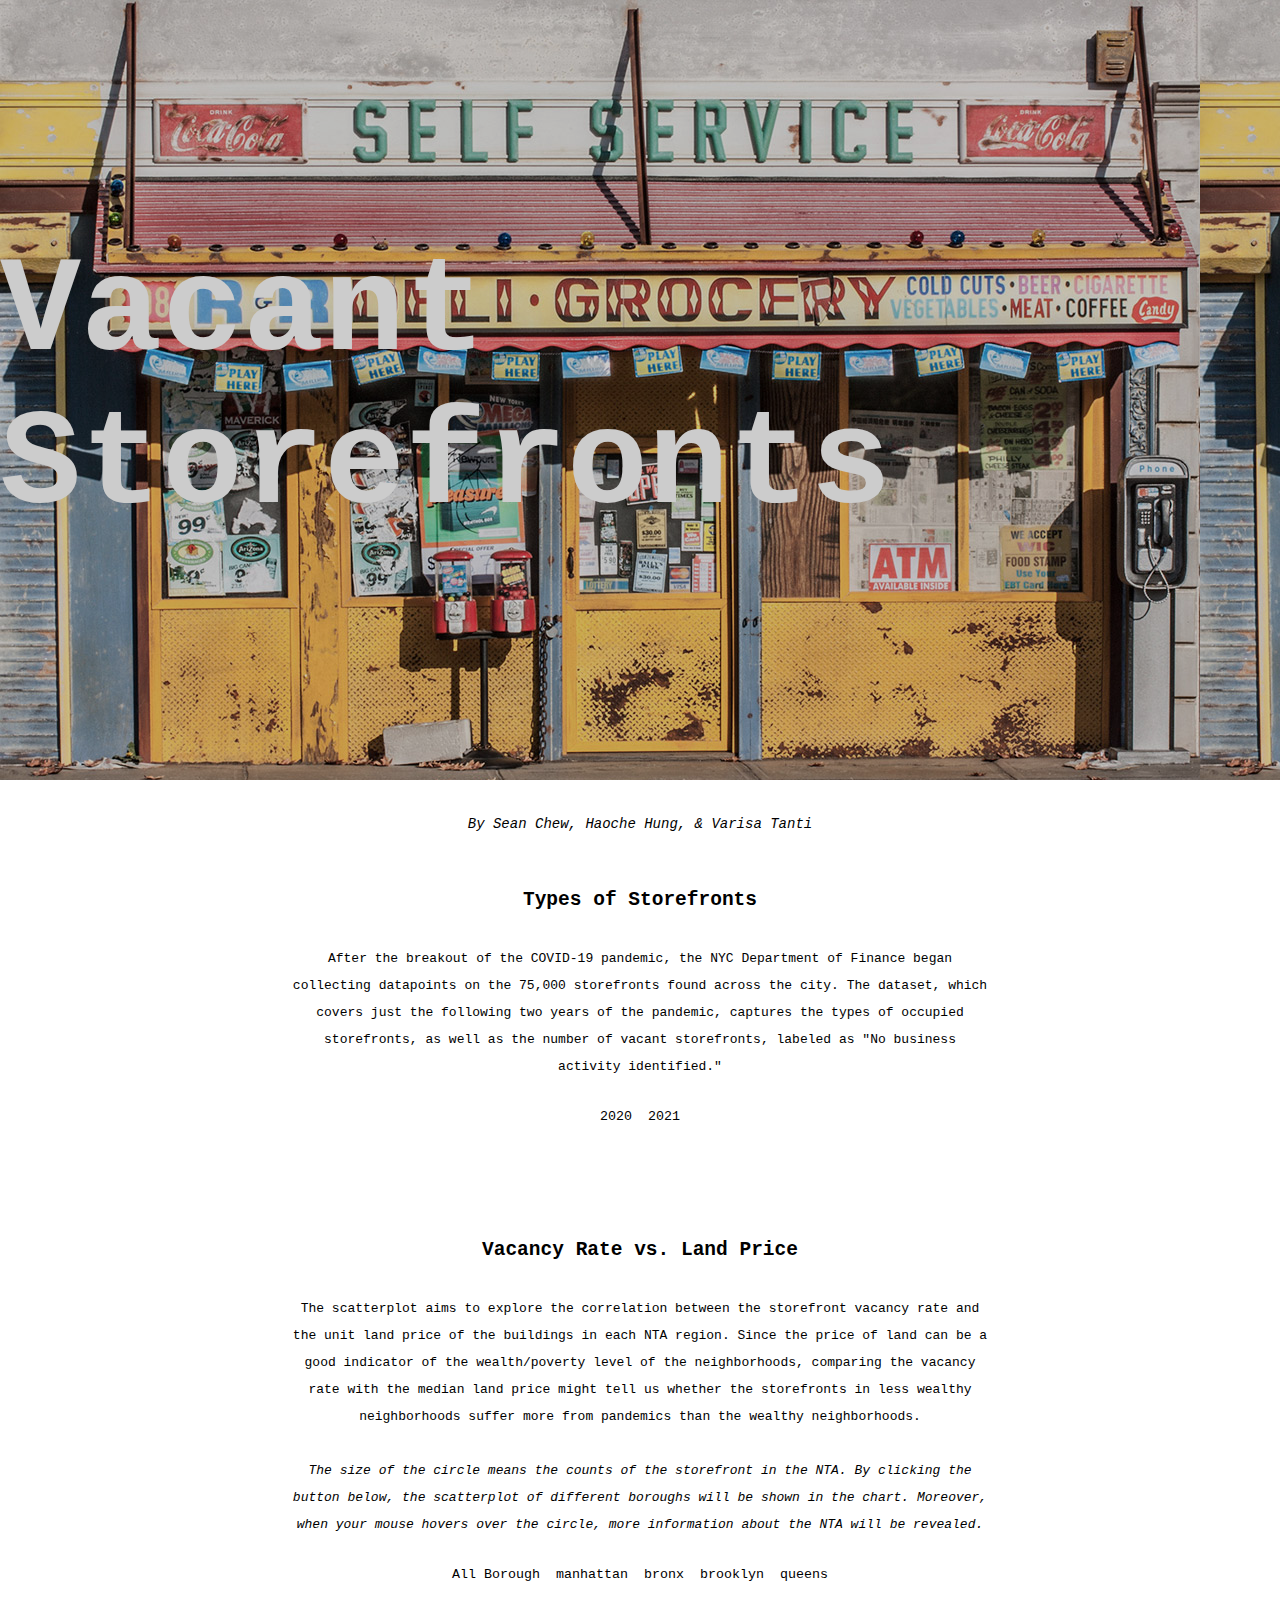
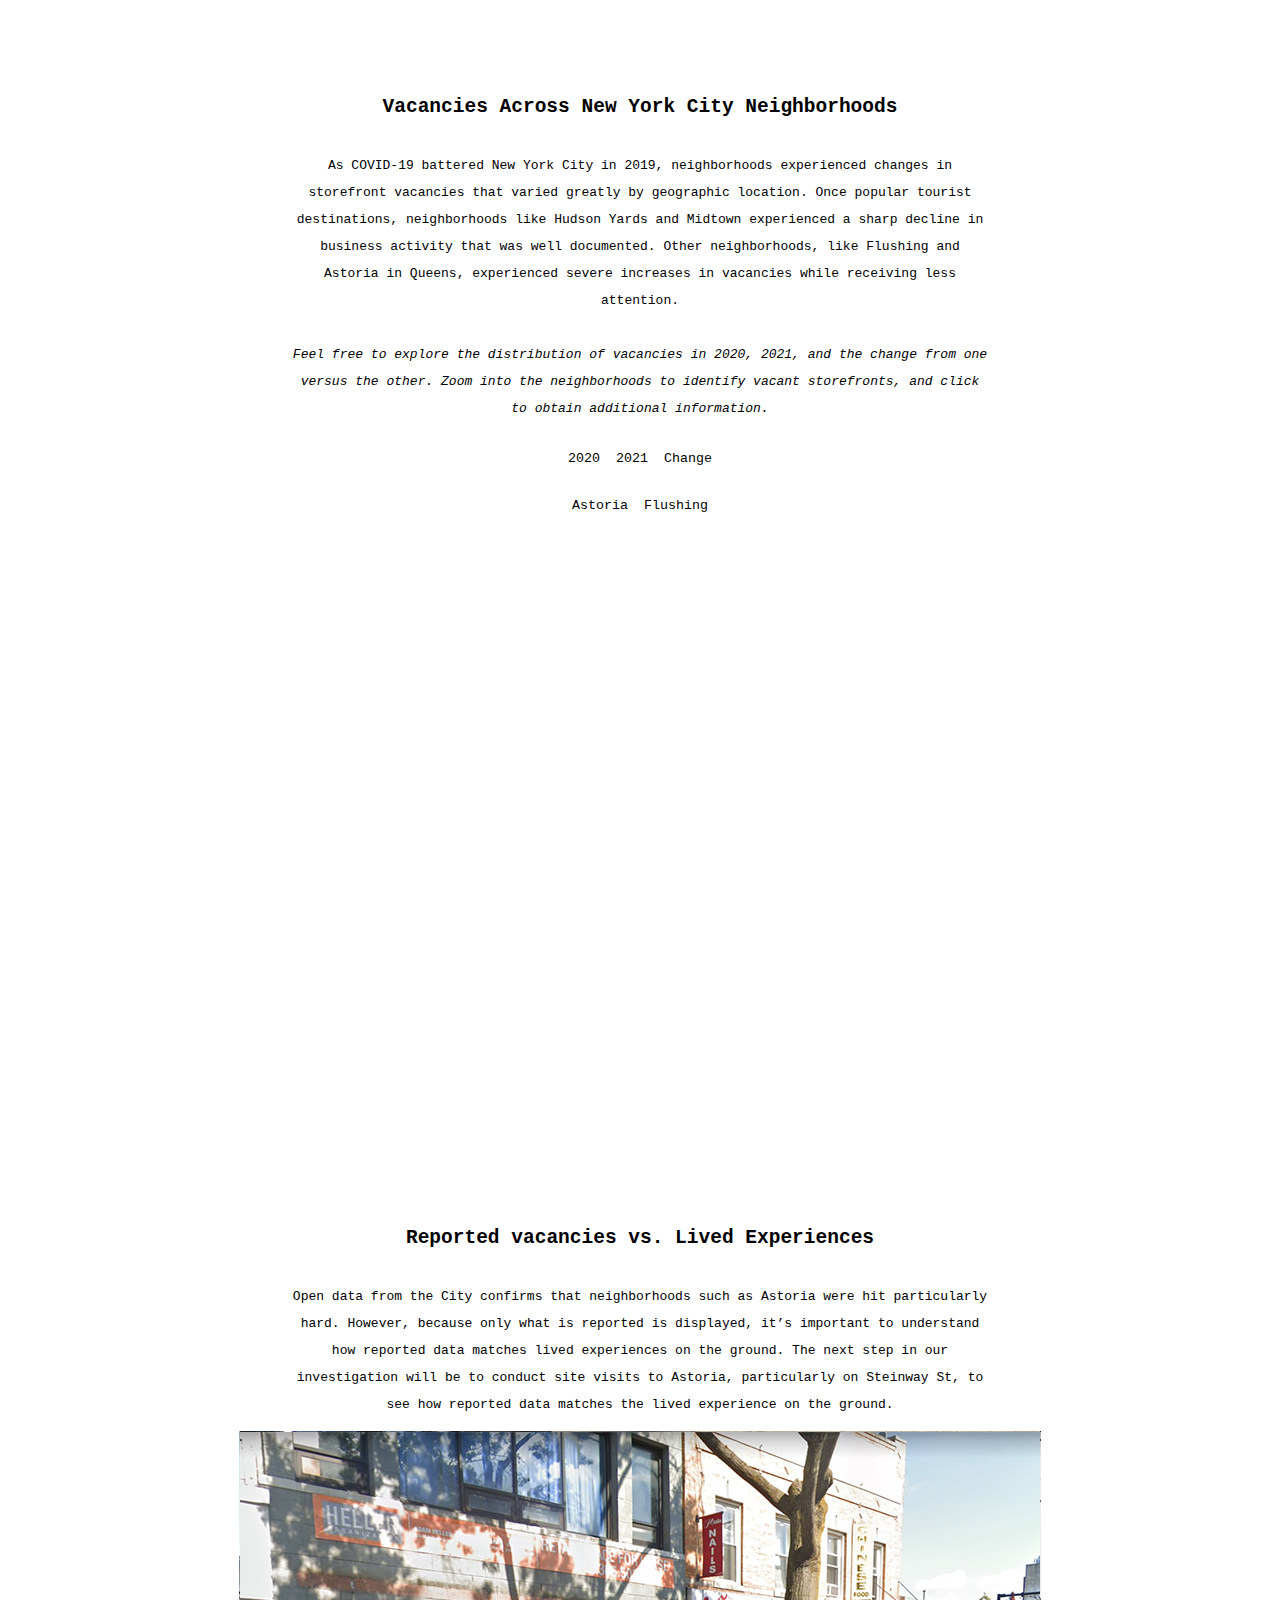
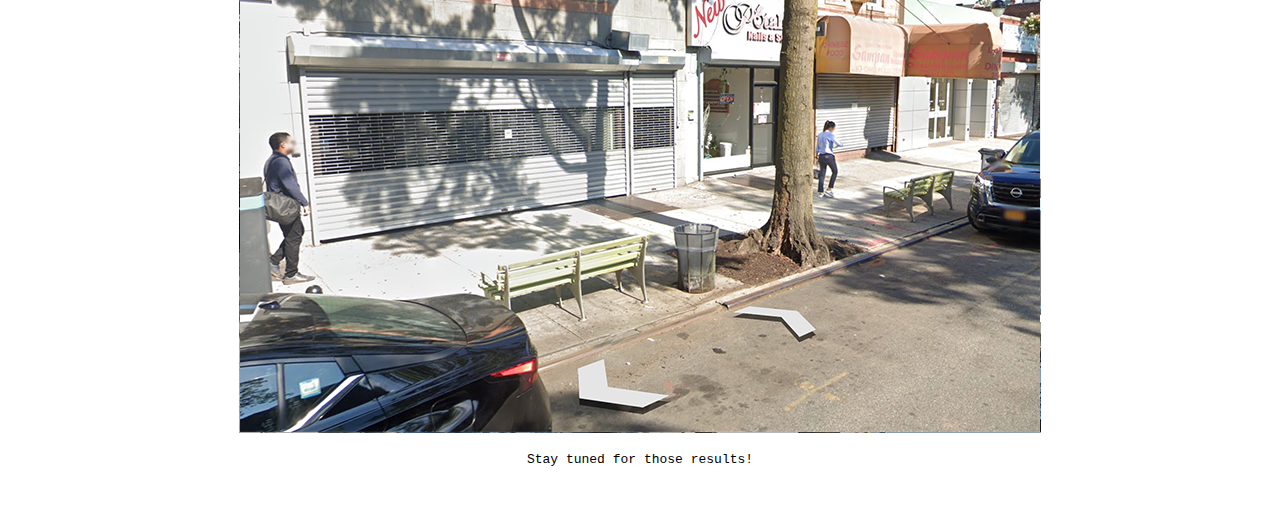
==== index.html @ 00378f2f "Update index.html" ====
<!DOCTYPE html>
<html lang="en">

<head>
	<meta charset="utf-8">
	<title>Vacant Storefronts</title>
	<!-- <script type="text/javascript" src="./d3.js"></script> -->
	<script src="https://d3js.org/d3.v7.min.js"></script>
	<link href="https://api.mapbox.com/mapbox-gl-js/v2.5.1/mapbox-gl.css" rel="stylesheet">
	<script src="https://api.mapbox.com/mapbox-gl-js/v2.5.1/mapbox-gl.js"></script>
	<link rel="stylesheet" href="./style.css">

</head>


<body>
	<div class="container">
		<section class="title-container">
			<div id="title">
				<h2>Vacant Storefronts</h2>
			</div>
			<!-- <div id="subhead">Subhead text subhead text subhead text subhead text subhead text.</div> -->
			<div class="mask">
			</div>
		</section>
		<section>
			<br><br>
		<div id="byline">By Sean Chew, Haoche Hung, & Varisa Tanti</div>
		</section>
		<section class="chart-container">
			<div class="chart-title">
				<h2>Types of Storefronts</h2>
			</div>
			<p>After the breakout of the COVID-19 pandemic, the NYC Department of Finance began collecting datapoints on the 75,000 storefronts found across the city. The dataset, which covers just the following two years of the pandemic, captures the types of occupied storefronts, as well as the number of vacant storefronts, labeled as "No business activity identified."</p>
			<div class="buttons">
				<button id="button2019" class="year-button" reporting_year="2019 and 2020">2020</button>
				<button id="button2020" class="year-button" reporting_year="2020 and 2021">2021</button>
				<!-- <button id="buttonChange" class="year-button" reporting_year="change">Change</button> -->
			</div>
			<div id="chart1"></div>
		</section>
		<section class="chart-container">
			<div class="chart-title">
				<h2>Vacancy Rate vs. Land Price</h2>
			</div>
			<p>The scatterplot aims to explore the correlation between the storefront vacancy rate and the unit land
				price of the buildings in each NTA region. Since the price of land can be a good indicator of the
				wealth/poverty level of the neighborhoods, comparing the vacancy rate with the median land price might
				tell us whether the storefronts in less wealthy neighborhoods suffer more from pandemics than the
				wealthy neighborhoods.<br><br>

				<i>The size of the circle means the counts of the storefront in the NTA. By clicking the button below,
				the scatterplot of different boroughs will be shown in the chart. Moreover, when your mouse hovers over
				the circle, more information about the NTA will be revealed. </i>
			</p>
			<div class="buttons">
				<button class="boro-btn" id="overall">All Borough</button>
				<button class="boro-btn" id="manhattan" data-index="1">manhattan</button>
				<button class="boro-btn" id="bronx" data-index="2">bronx</button>
				<button class="boro-btn" id="brooklyn" data-index="3">brooklyn</button>
				<button class="boro-btn" id="queens" data-index="4">queens</button>
			</div>
			<div id="scatterplot"></div>
		</section>

		<section class="chart-container">
			<div class="chart-title">
				<h2>Vacancies Across New York City Neighborhoods</h2>
			</div>
			<p>As COVID-19 battered New York City in 2019, neighborhoods experienced changes in storefront vacancies that varied greatly by geographic location. 
				Once popular tourist destinations, neighborhoods like Hudson Yards and Midtown experienced a sharp decline in business activity that was well documented. 
				Other neighborhoods, like Flushing and Astoria in Queens, experienced severe increases in vacancies while receiving less attention. <br><br>

				<i>Feel free to explore the distribution of vacancies in 2020, 2021, and the change from one versus the other. Zoom into the neighborhoods to 
					identify vacant storefronts, and click to obtain additional information.</i></p>
			<div class="buttons">
				<button class="year_button" id="yr2020">2020</button>
				<button class="year_button" id="yr2021">2021</button>
				<button class="year_button" id="yrChange">Change</button>
			</div>

			<div class="buttons">
				<button class="neighbor_button" id="astoria">Astoria</button>
				<button class="neighbor_button" id="flushing">Flushing</button>
			</div>

			<div id="map"></div>

		</section>
		<section class="chart-container">
			<div class="chart-title">
				<h2>Reported vacancies vs. Lived Experiences</h2>
			</div>
			<p>Open data from the City confirms that neighborhoods such as Astoria were hit particularly hard. However, because only what is reported is displayed, 
				it’s important to understand how reported data matches lived experiences on the ground. The next step in our investigation will be to conduct site visits 
				to Astoria, particularly on Steinway St, to see how reported data matches the lived experience on the ground.</p>
			<div id="img"></div>
			<p>Stay tuned for those results!</p>
		</section>
	</div>
	<script type="text/javascript" src="mapboxmap.js"></script>
	<script type="text/javascript" src="barchart_count.js"></script>
	<script type="text/javascript" src="scatterplot.js"></script>



	<script>
		Promise.all([d3.csv("data/storefronts_count_yr.csv"), d3.csv("data/storefront_MapPluto_NTA.csv"), d3.csv("data/time_scale_data.csv")])
			.then(function (data) {
				scatterPlot(data[1])
				barChart_count(data[0])

			})
	</script>


</body>

</html>
---- style.css ----
body {
    margin: 0;
    padding: 0;
}

.container {
    display: flex;
    flex-direction: column;
    justify-content: center;
    align-items: center;
}

.title-container {
    position: relative;
    display: flex;
    flex-direction: column;
    justify-content: center;
    align-items: center;
    width: 100vw;
    height: 780px;
    background-image: url(./cover.jpg);
    color: white;
}

.mask {
    position: absolute;
    height: 100%;
    width: 100%;
    background-color: black;
    opacity: 20%;
}

#title {
    font-weight: 600;
    font-size: 90px;
    font-family:  monospace;
}

#byline {
    font-style: italic;
    font-weight: 300;
    font-size: 14px;
    color: black;
    font-family: monospace;
}

#img {
    border: 1px solid transparent;
    width: 100%;
    background-image: url(./Astoria_Vacancy2.png);
    width: 800px;
    height: 600px;
    object-fit: contain;
}

.chart-container {
    border: 1px solid transparent;
    display: flex;
    flex-direction: column;
    justify-content: center;
    align-items: center;
    padding: 40px 0;
    width: 100%;
}

.chart-container p {
    width: 700px;
    text-align: center;
    line-height: 27px;   /* within paragraph */
    /* padding-bottom:15px */
    /* margin-bottom: 30px; between paragraphs */
    font-family: monospace;
}


.chart-title {
    margin-bottom: 5px;
    font-family: monospace;

}

#year-button {
    display: flex;
    gap: 20px;
    font-family: monospace;
}
#year-button:focus{
    background:#F5B84E;
}



button {
    margin: 15px 0;
    border: none;
    background-color: white;
    cursor: pointer;
    font-family: monospace;
}
button:focus{
    background:#F5B84E;
    opacity: 0.8;
}

#map {
    width: 800px;
    height: 600px
}


.tooltip{
    position: absolute;
    padding: 10px;
    background-color: rgba(67, 67, 67, 0.975);
    color: white;
    visibility: hidden;
    border-radius: 10px;
    font-size: 0.8rem;
    font-family: monospace;
}
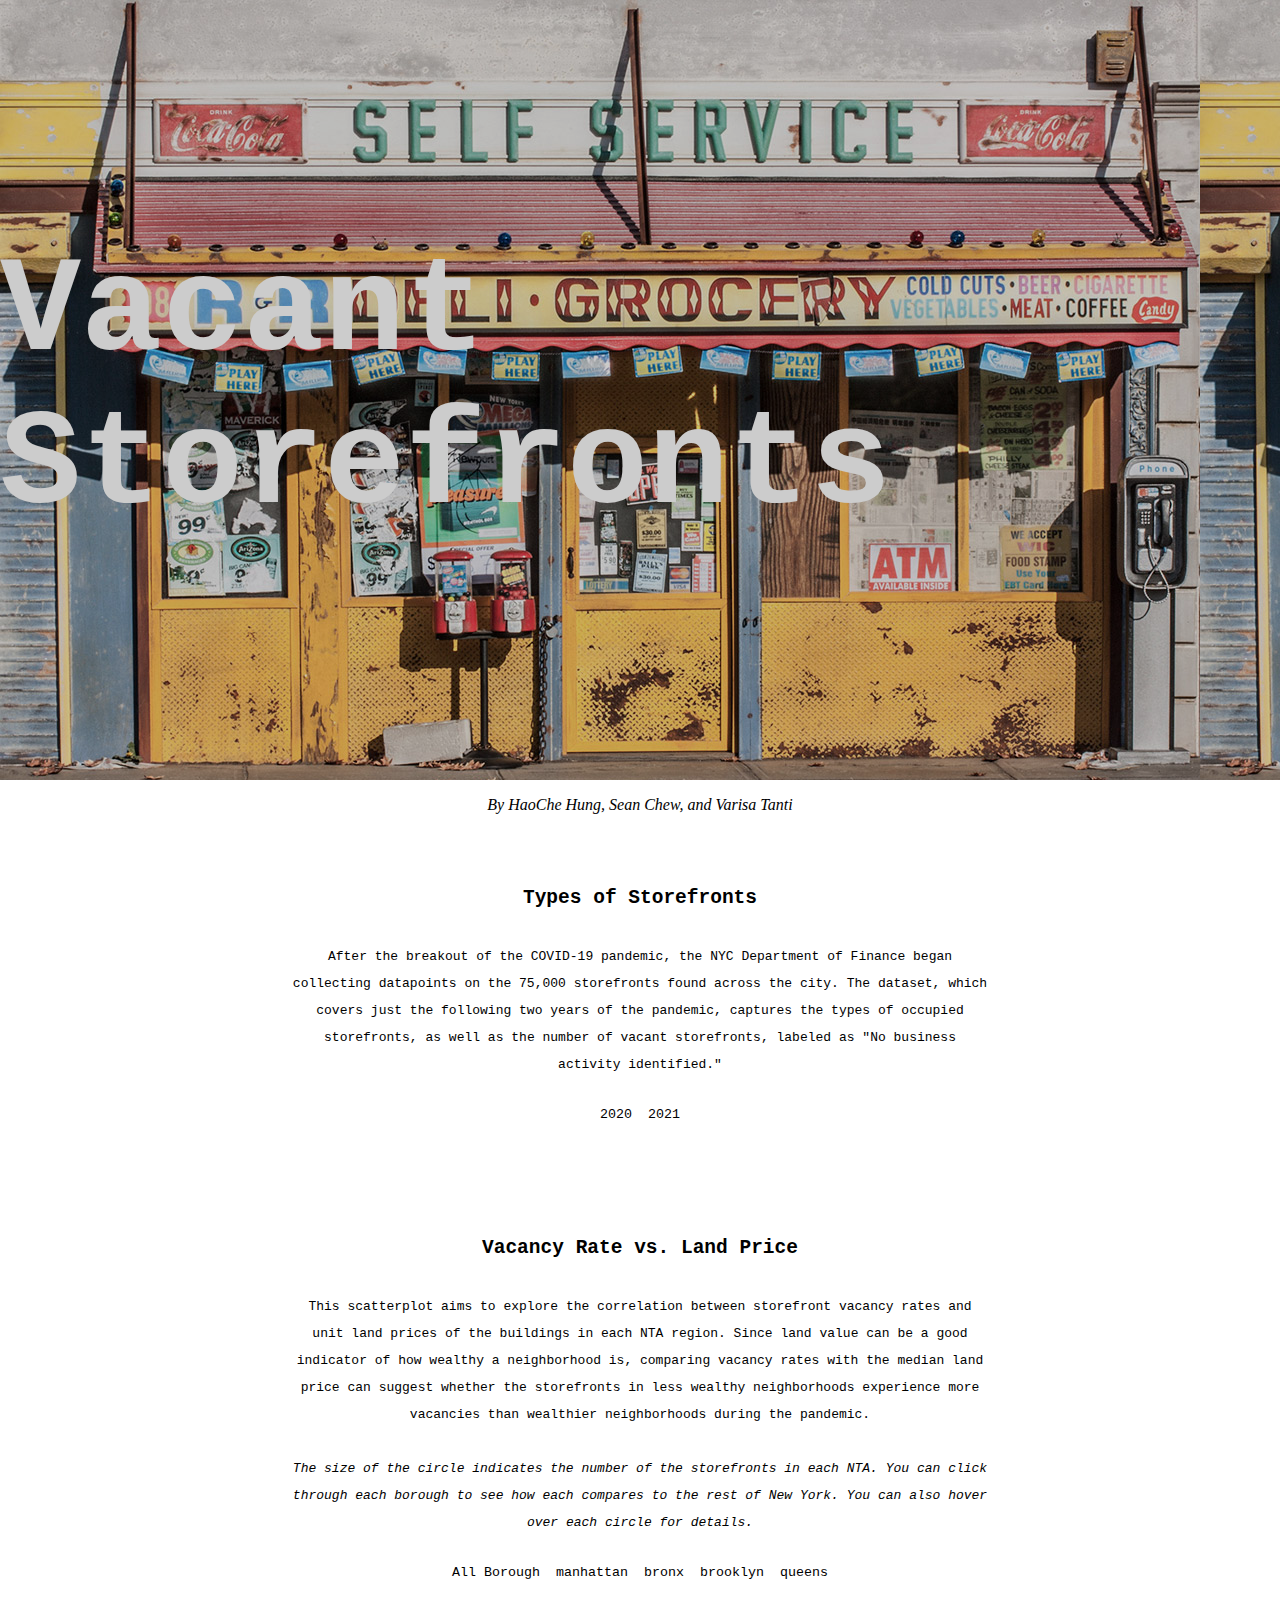
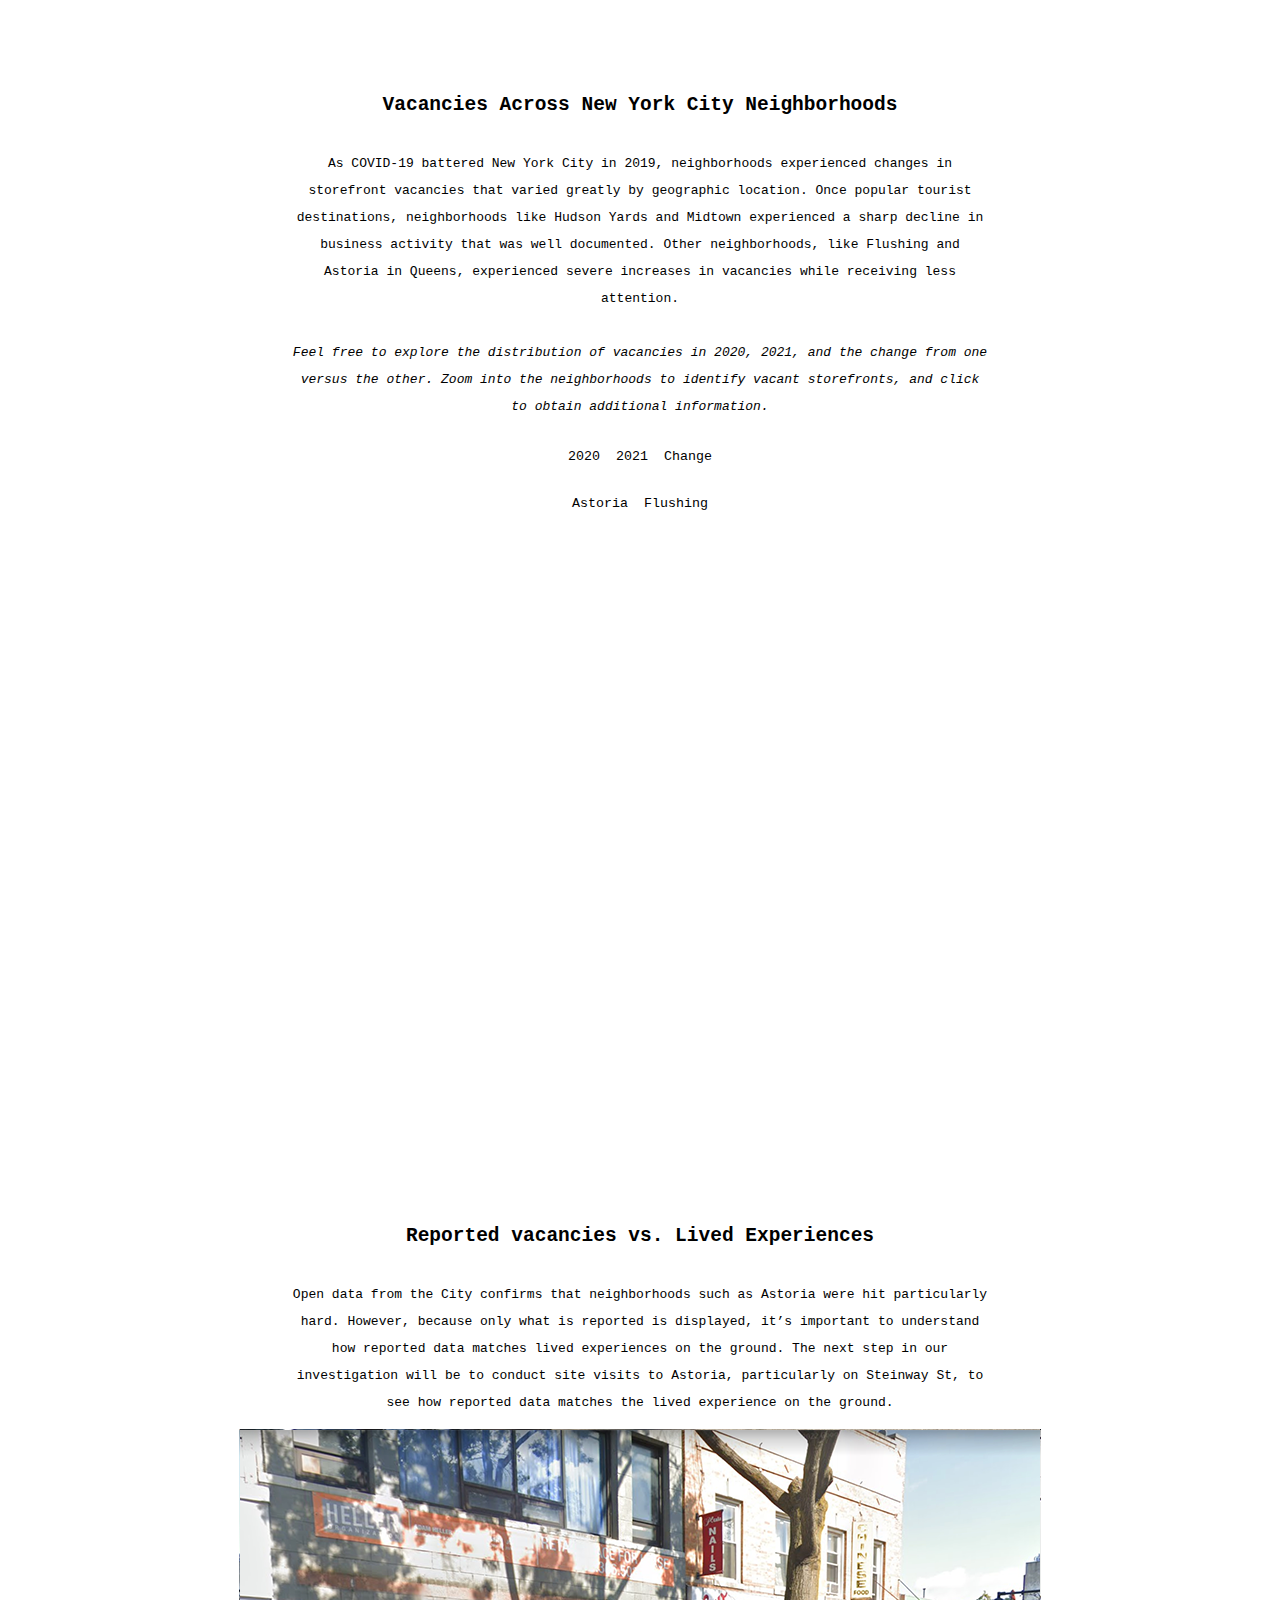
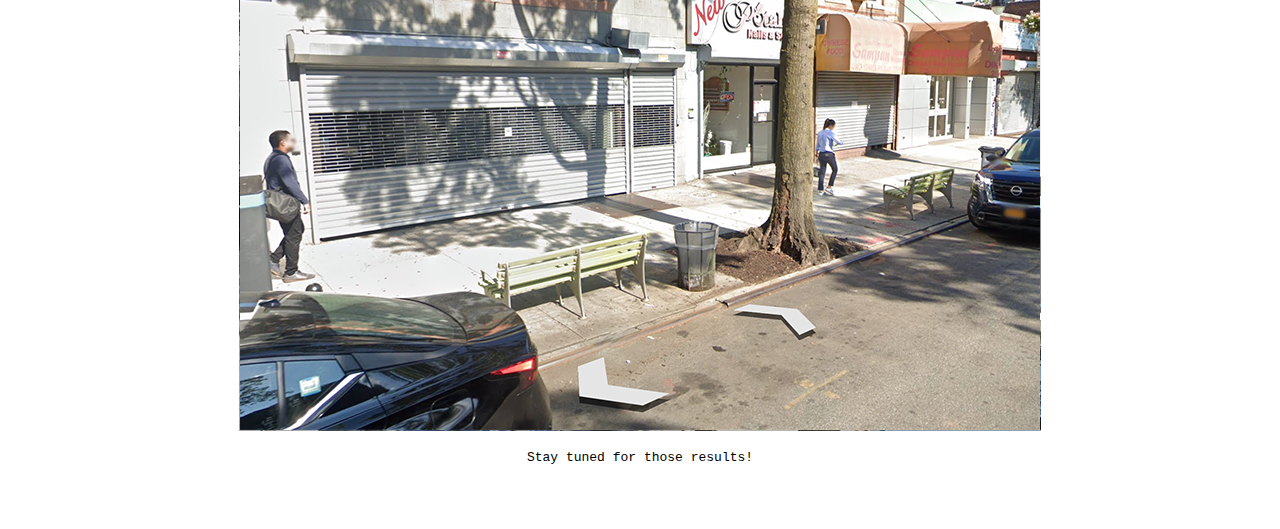
==== commit 58ec4699: "new text for scatterplot" ====
--- a/index.html
+++ b/index.html
@@ -19,19 +19,23 @@
 			<div id="title">
 				<h2>Vacant Storefronts</h2>
 			</div>
+			<!-- <div id="byline">By Sean Chew, Haoche Hung, & Varisa Tanti</div> -->
 			<!-- <div id="subhead">Subhead text subhead text subhead text subhead text subhead text.</div> -->
 			<div class="mask">
 			</div>
 		</section>
 		<section>
-			<br><br>
-		<div id="byline">By Sean Chew, Haoche Hung, & Varisa Tanti</div>
+			<p><i>By HaoChe Hung, Sean Chew, and Varisa Tanti </i>
+			</p>
 		</section>
 		<section class="chart-container">
 			<div class="chart-title">
 				<h2>Types of Storefronts</h2>
 			</div>
-			<p>After the breakout of the COVID-19 pandemic, the NYC Department of Finance began collecting datapoints on the 75,000 storefronts found across the city. The dataset, which covers just the following two years of the pandemic, captures the types of occupied storefronts, as well as the number of vacant storefronts, labeled as "No business activity identified."</p>
+			<p>After the breakout of the COVID-19 pandemic, the NYC Department of Finance began collecting datapoints on
+				the 75,000 storefronts found across the city. The dataset, which covers just the following two years of
+				the pandemic, captures the types of occupied storefronts, as well as the number of vacant storefronts,
+				labeled as "No business activity identified."</p>
 			<div class="buttons">
 				<button id="button2019" class="year-button" reporting_year="2019 and 2020">2020</button>
 				<button id="button2020" class="year-button" reporting_year="2020 and 2021">2021</button>
@@ -43,15 +47,15 @@
 			<div class="chart-title">
 				<h2>Vacancy Rate vs. Land Price</h2>
 			</div>
-			<p>The scatterplot aims to explore the correlation between the storefront vacancy rate and the unit land
-				price of the buildings in each NTA region. Since the price of land can be a good indicator of the
-				wealth/poverty level of the neighborhoods, comparing the vacancy rate with the median land price might
-				tell us whether the storefronts in less wealthy neighborhoods suffer more from pandemics than the
-				wealthy neighborhoods.<br><br>
+			<p>This scatterplot aims to explore the correlation between storefront vacancy rates and unit land
+				prices of the buildings in each NTA region. Since land value can be a good indicator of how wealthy a
+				neighborhood is, comparing vacancy rates with the median land price can suggest whether the storefronts
+				in less wealthy neighborhoods experience more vacancies than
+				wealthier neighborhoods during the pandemic. <br><br>
 
-				<i>The size of the circle means the counts of the storefront in the NTA. By clicking the button below,
-				the scatterplot of different boroughs will be shown in the chart. Moreover, when your mouse hovers over
-				the circle, more information about the NTA will be revealed. </i>
+				<i>The size of the circle indicates the number of the storefronts in each NTA. You can click through
+					each borough to see how each compares to the rest of New York. You can also hover over each circle
+					for details. </i>
 			</p>
 			<div class="buttons">
 				<button class="boro-btn" id="overall">All Borough</button>
@@ -67,12 +71,17 @@
 			<div class="chart-title">
 				<h2>Vacancies Across New York City Neighborhoods</h2>
 			</div>
-			<p>As COVID-19 battered New York City in 2019, neighborhoods experienced changes in storefront vacancies that varied greatly by geographic location. 
-				Once popular tourist destinations, neighborhoods like Hudson Yards and Midtown experienced a sharp decline in business activity that was well documented. 
-				Other neighborhoods, like Flushing and Astoria in Queens, experienced severe increases in vacancies while receiving less attention. <br><br>
+			<p>As COVID-19 battered New York City in 2019, neighborhoods experienced changes in storefront vacancies
+				that varied greatly by geographic location.
+				Once popular tourist destinations, neighborhoods like Hudson Yards and Midtown experienced a sharp
+				decline in business activity that was well documented.
+				Other neighborhoods, like Flushing and Astoria in Queens, experienced severe increases in vacancies
+				while receiving less attention. <br><br>
 
-				<i>Feel free to explore the distribution of vacancies in 2020, 2021, and the change from one versus the other. Zoom into the neighborhoods to 
-					identify vacant storefronts, and click to obtain additional information.</i></p>
+				<i>Feel free to explore the distribution of vacancies in 2020, 2021, and the change from one versus the
+					other. Zoom into the neighborhoods to
+					identify vacant storefronts, and click to obtain additional information.</i>
+			</p>
 			<div class="buttons">
 				<button class="year_button" id="yr2020">2020</button>
 				<button class="year_button" id="yr2021">2021</button>
@@ -91,9 +100,12 @@
 			<div class="chart-title">
 				<h2>Reported vacancies vs. Lived Experiences</h2>
 			</div>
-			<p>Open data from the City confirms that neighborhoods such as Astoria were hit particularly hard. However, because only what is reported is displayed, 
-				it’s important to understand how reported data matches lived experiences on the ground. The next step in our investigation will be to conduct site visits 
-				to Astoria, particularly on Steinway St, to see how reported data matches the lived experience on the ground.</p>
+			<p>Open data from the City confirms that neighborhoods such as Astoria were hit particularly hard. However,
+				because only what is reported is displayed,
+				it’s important to understand how reported data matches lived experiences on the ground. The next step in
+				our investigation will be to conduct site visits
+				to Astoria, particularly on Steinway St, to see how reported data matches the lived experience on the
+				ground.</p>
 			<div id="img"></div>
 			<p>Stay tuned for those results!</p>
 		</section>
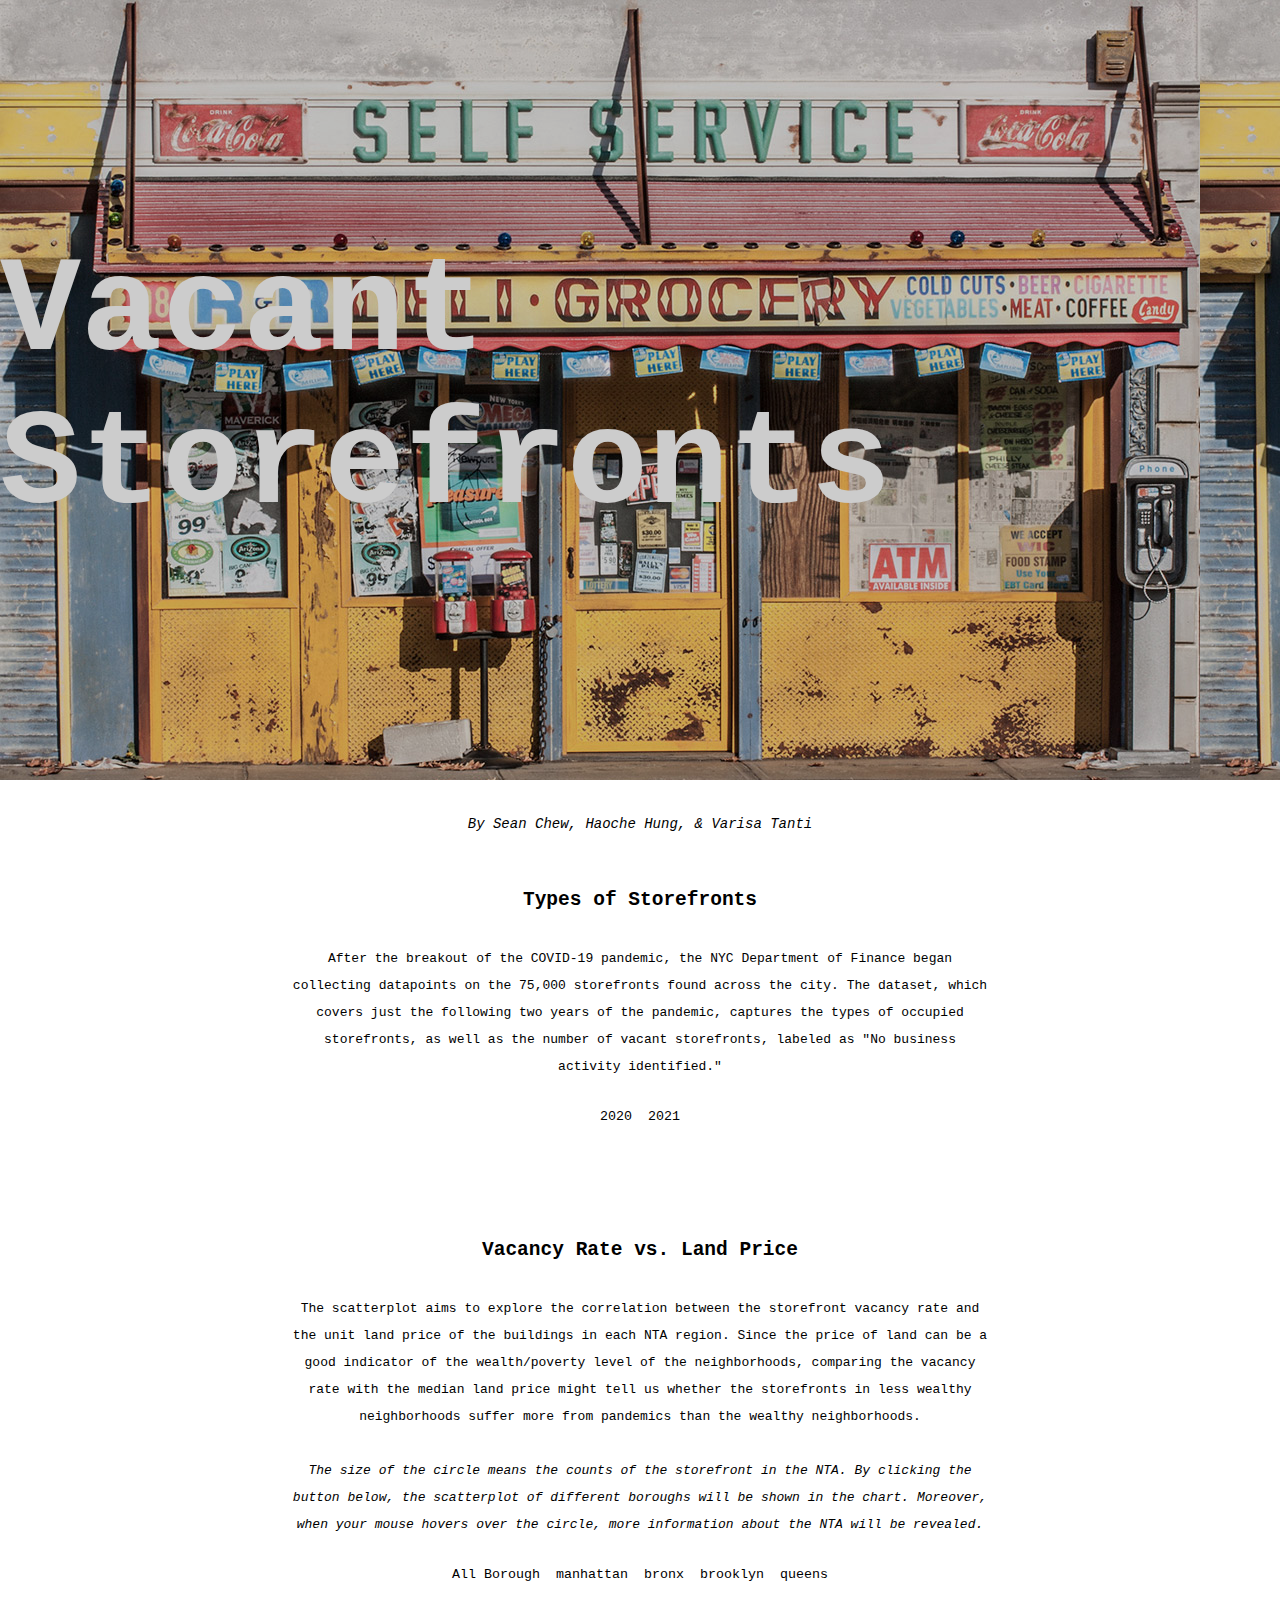
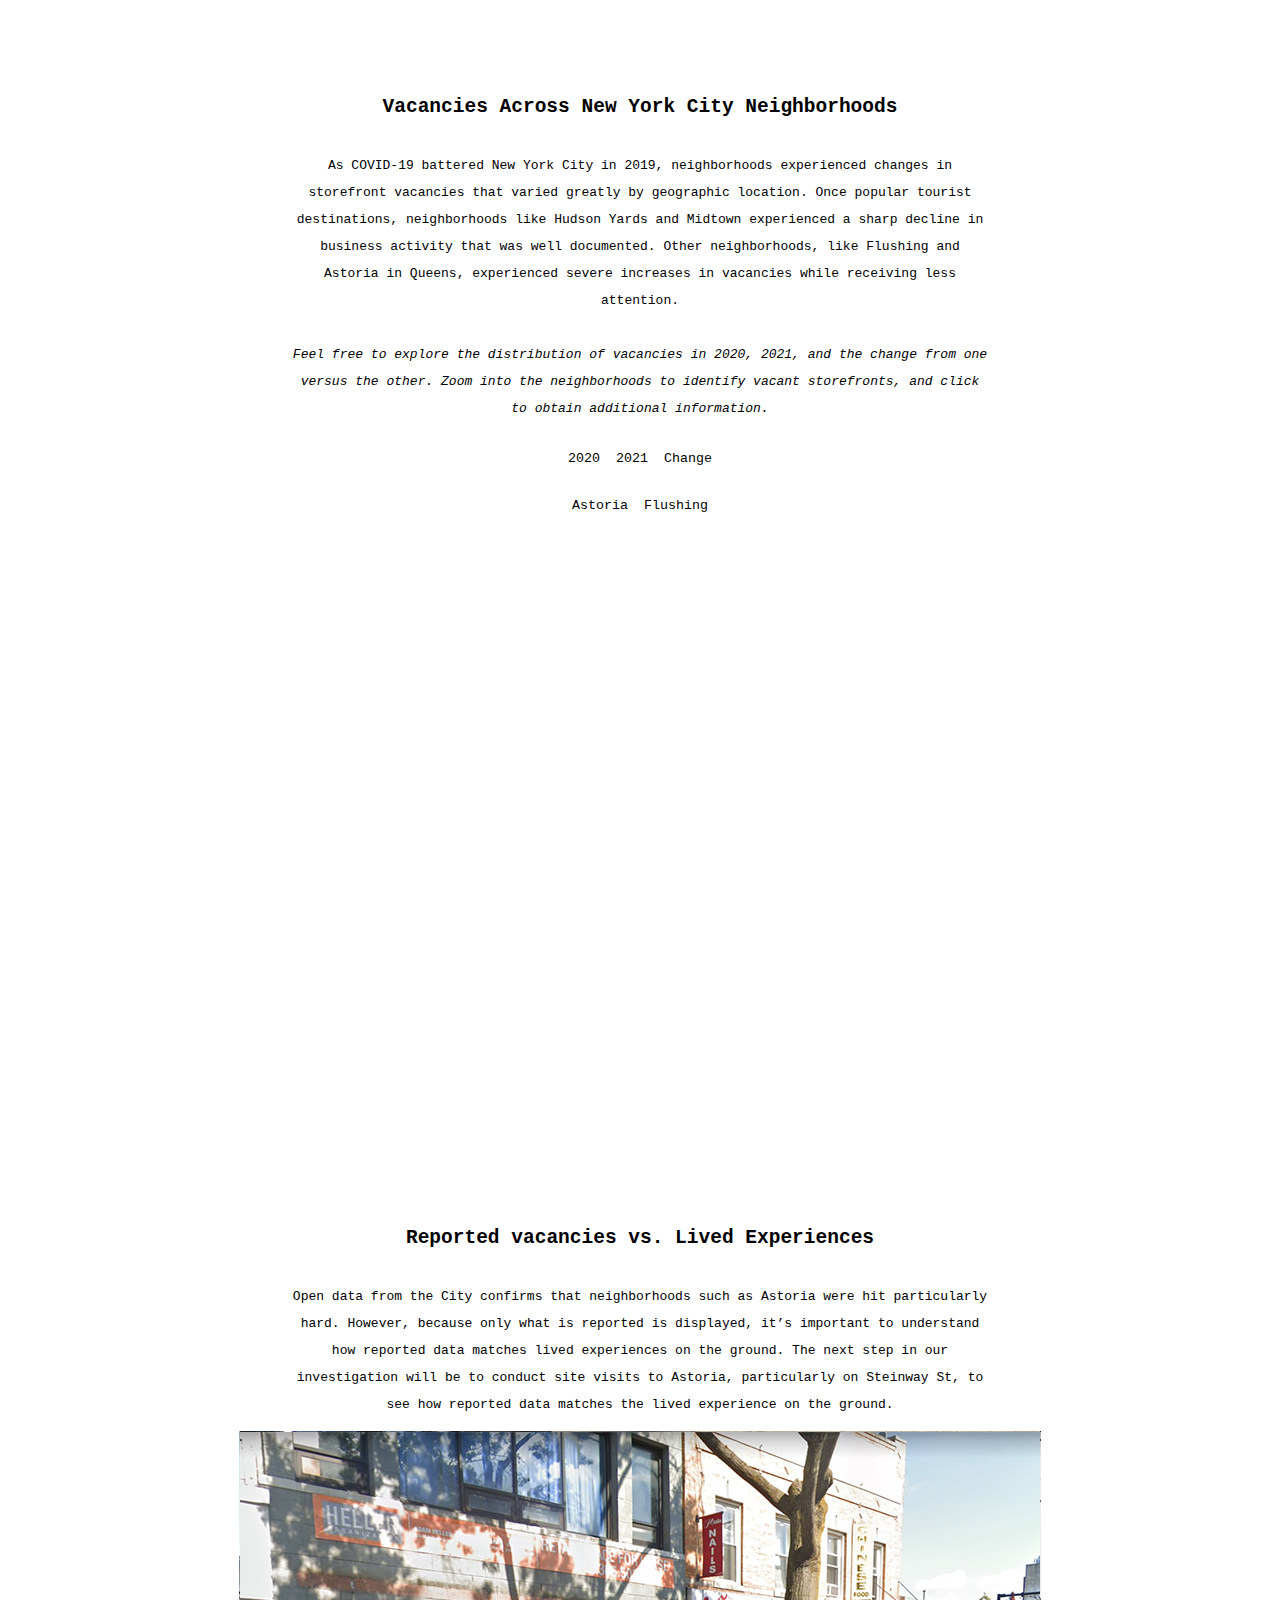
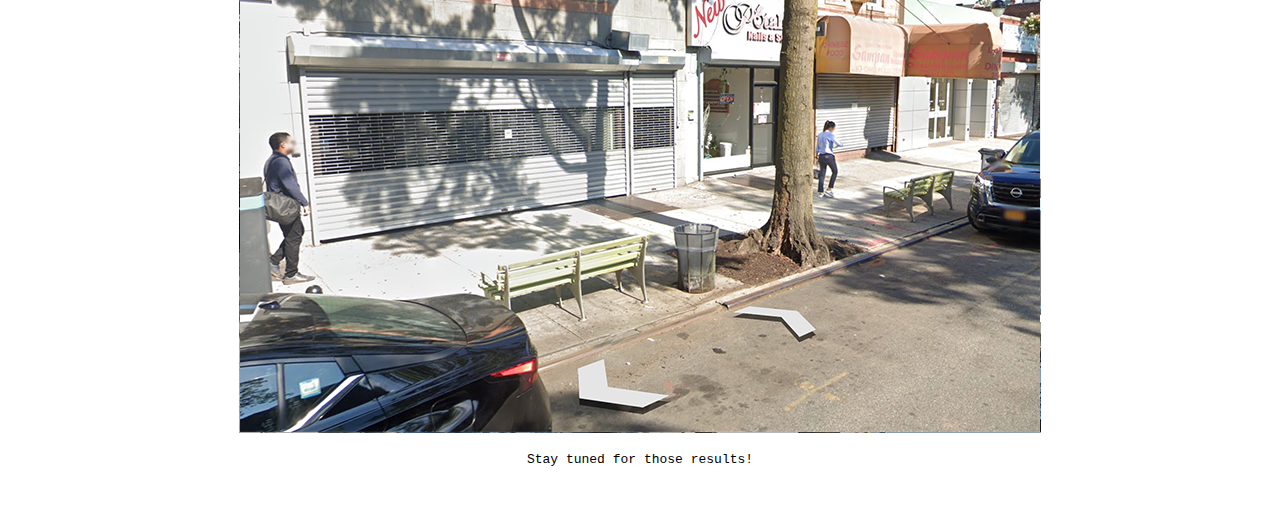
==== commit ea323e19: "Merge branch 'main' of https://github.com/sean-chew/data_viz" ====
--- a/index.html
+++ b/index.html
@@ -19,23 +19,19 @@
 			<div id="title">
 				<h2>Vacant Storefronts</h2>
 			</div>
-			<!-- <div id="byline">By Sean Chew, Haoche Hung, & Varisa Tanti</div> -->
 			<!-- <div id="subhead">Subhead text subhead text subhead text subhead text subhead text.</div> -->
 			<div class="mask">
 			</div>
 		</section>
 		<section>
-			<p><i>By HaoChe Hung, Sean Chew, and Varisa Tanti </i>
-			</p>
+			<br><br>
+		<div id="byline">By Sean Chew, Haoche Hung, & Varisa Tanti</div>
 		</section>
 		<section class="chart-container">
 			<div class="chart-title">
 				<h2>Types of Storefronts</h2>
 			</div>
-			<p>After the breakout of the COVID-19 pandemic, the NYC Department of Finance began collecting datapoints on
-				the 75,000 storefronts found across the city. The dataset, which covers just the following two years of
-				the pandemic, captures the types of occupied storefronts, as well as the number of vacant storefronts,
-				labeled as "No business activity identified."</p>
+			<p>After the breakout of the COVID-19 pandemic, the NYC Department of Finance began collecting datapoints on the 75,000 storefronts found across the city. The dataset, which covers just the following two years of the pandemic, captures the types of occupied storefronts, as well as the number of vacant storefronts, labeled as "No business activity identified."</p>
 			<div class="buttons">
 				<button id="button2019" class="year-button" reporting_year="2019 and 2020">2020</button>
 				<button id="button2020" class="year-button" reporting_year="2020 and 2021">2021</button>
@@ -47,15 +43,15 @@
 			<div class="chart-title">
 				<h2>Vacancy Rate vs. Land Price</h2>
 			</div>
-			<p>This scatterplot aims to explore the correlation between storefront vacancy rates and unit land
-				prices of the buildings in each NTA region. Since land value can be a good indicator of how wealthy a
-				neighborhood is, comparing vacancy rates with the median land price can suggest whether the storefronts
-				in less wealthy neighborhoods experience more vacancies than
-				wealthier neighborhoods during the pandemic. <br><br>
+			<p>The scatterplot aims to explore the correlation between the storefront vacancy rate and the unit land
+				price of the buildings in each NTA region. Since the price of land can be a good indicator of the
+				wealth/poverty level of the neighborhoods, comparing the vacancy rate with the median land price might
+				tell us whether the storefronts in less wealthy neighborhoods suffer more from pandemics than the
+				wealthy neighborhoods.<br><br>
 
-				<i>The size of the circle indicates the number of the storefronts in each NTA. You can click through
-					each borough to see how each compares to the rest of New York. You can also hover over each circle
-					for details. </i>
+				<i>The size of the circle means the counts of the storefront in the NTA. By clicking the button below,
+				the scatterplot of different boroughs will be shown in the chart. Moreover, when your mouse hovers over
+				the circle, more information about the NTA will be revealed. </i>
 			</p>
 			<div class="buttons">
 				<button class="boro-btn" id="overall">All Borough</button>
@@ -71,17 +67,12 @@
 			<div class="chart-title">
 				<h2>Vacancies Across New York City Neighborhoods</h2>
 			</div>
-			<p>As COVID-19 battered New York City in 2019, neighborhoods experienced changes in storefront vacancies
-				that varied greatly by geographic location.
-				Once popular tourist destinations, neighborhoods like Hudson Yards and Midtown experienced a sharp
-				decline in business activity that was well documented.
-				Other neighborhoods, like Flushing and Astoria in Queens, experienced severe increases in vacancies
-				while receiving less attention. <br><br>
+			<p>As COVID-19 battered New York City in 2019, neighborhoods experienced changes in storefront vacancies that varied greatly by geographic location. 
+				Once popular tourist destinations, neighborhoods like Hudson Yards and Midtown experienced a sharp decline in business activity that was well documented. 
+				Other neighborhoods, like Flushing and Astoria in Queens, experienced severe increases in vacancies while receiving less attention. <br><br>
 
-				<i>Feel free to explore the distribution of vacancies in 2020, 2021, and the change from one versus the
-					other. Zoom into the neighborhoods to
-					identify vacant storefronts, and click to obtain additional information.</i>
-			</p>
+				<i>Feel free to explore the distribution of vacancies in 2020, 2021, and the change from one versus the other. Zoom into the neighborhoods to 
+					identify vacant storefronts, and click to obtain additional information.</i></p>
 			<div class="buttons">
 				<button class="year_button" id="yr2020">2020</button>
 				<button class="year_button" id="yr2021">2021</button>
@@ -100,12 +91,9 @@
 			<div class="chart-title">
 				<h2>Reported vacancies vs. Lived Experiences</h2>
 			</div>
-			<p>Open data from the City confirms that neighborhoods such as Astoria were hit particularly hard. However,
-				because only what is reported is displayed,
-				it’s important to understand how reported data matches lived experiences on the ground. The next step in
-				our investigation will be to conduct site visits
-				to Astoria, particularly on Steinway St, to see how reported data matches the lived experience on the
-				ground.</p>
+			<p>Open data from the City confirms that neighborhoods such as Astoria were hit particularly hard. However, because only what is reported is displayed, 
+				it’s important to understand how reported data matches lived experiences on the ground. The next step in our investigation will be to conduct site visits 
+				to Astoria, particularly on Steinway St, to see how reported data matches the lived experience on the ground.</p>
 			<div id="img"></div>
 			<p>Stay tuned for those results!</p>
 		</section>
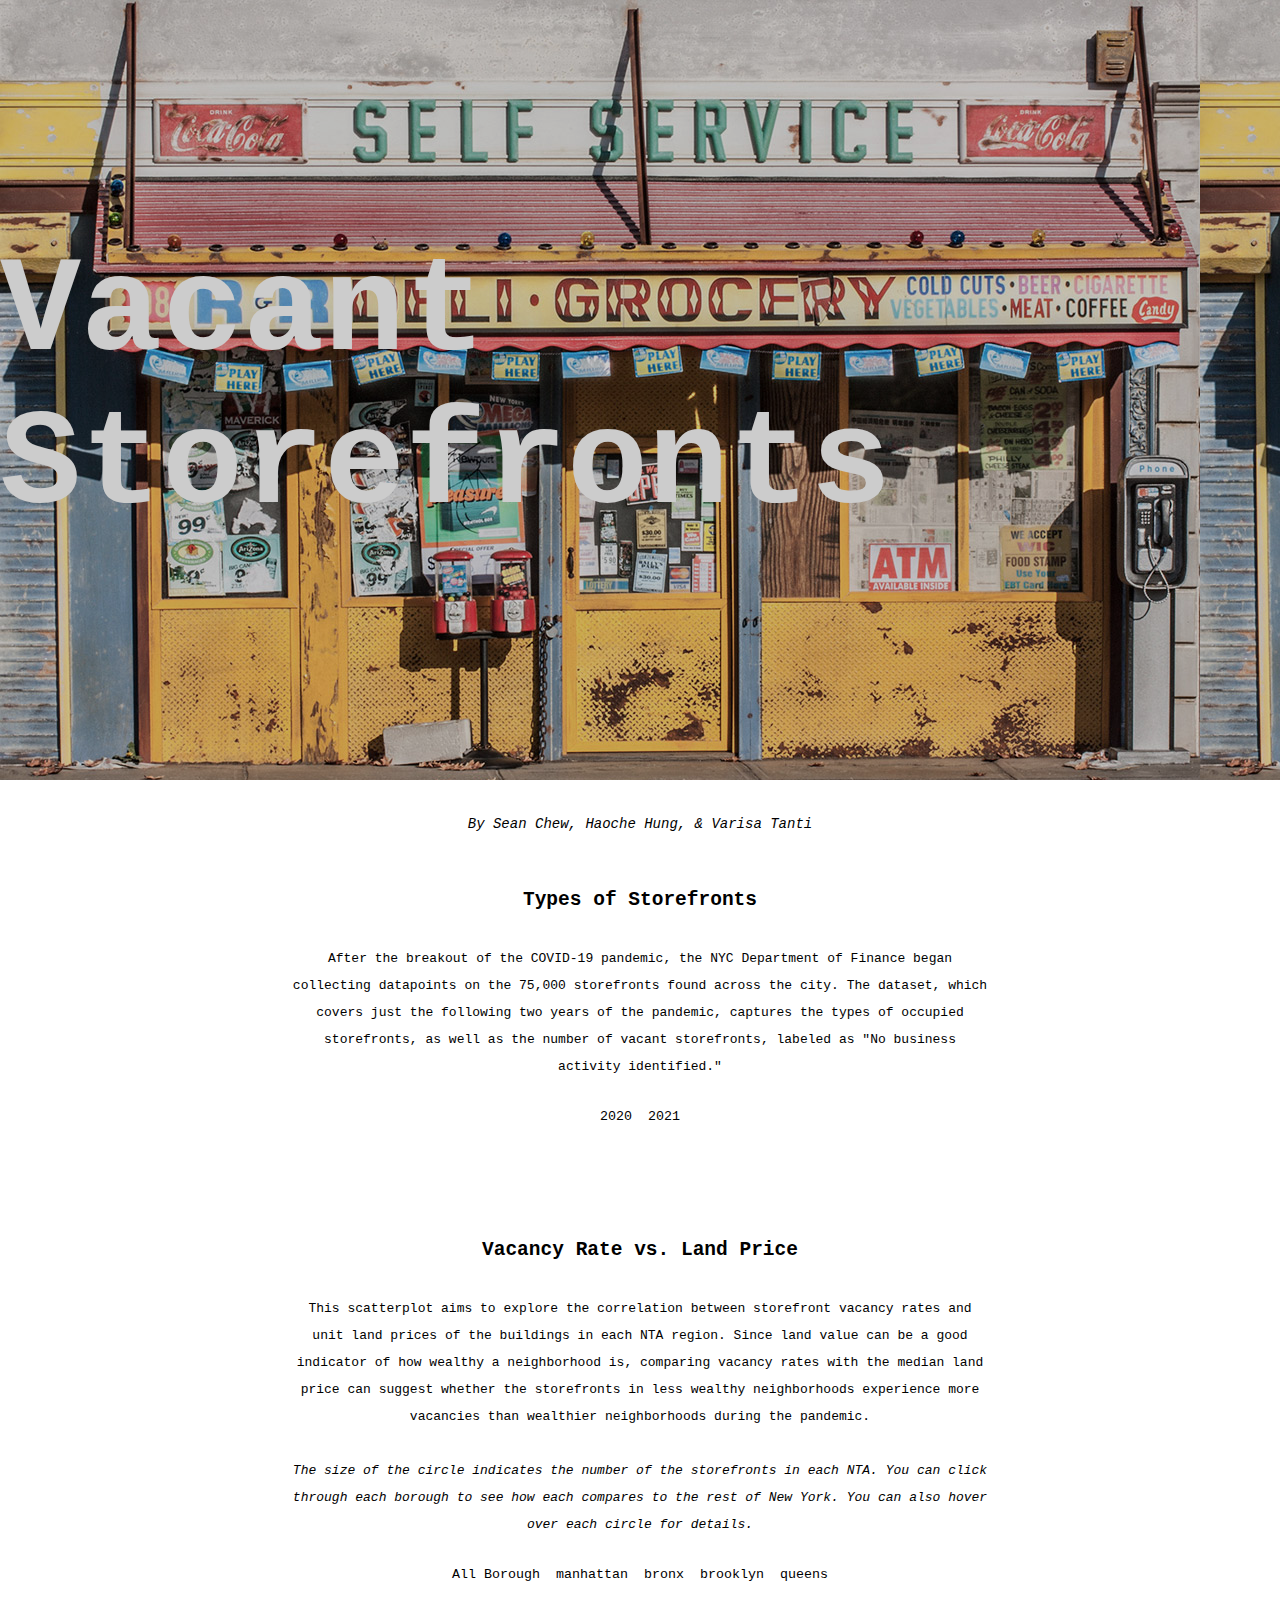
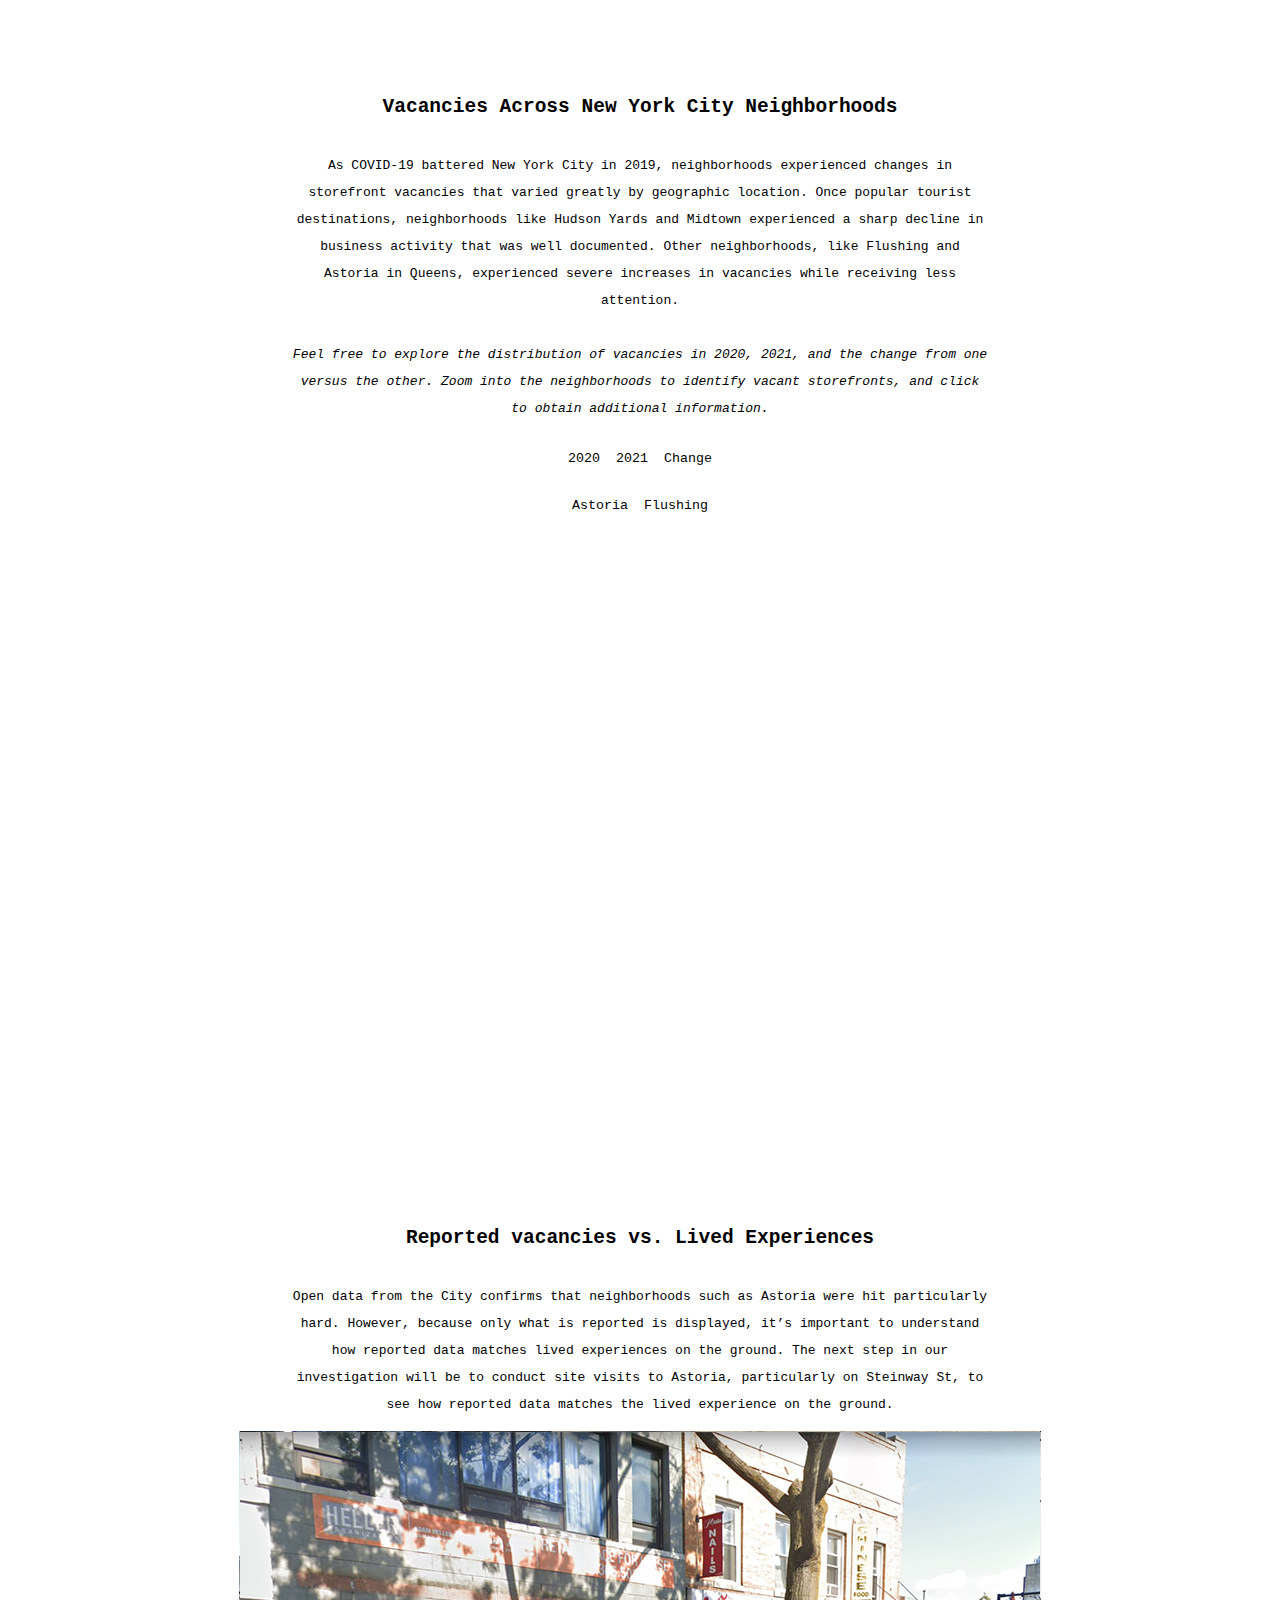
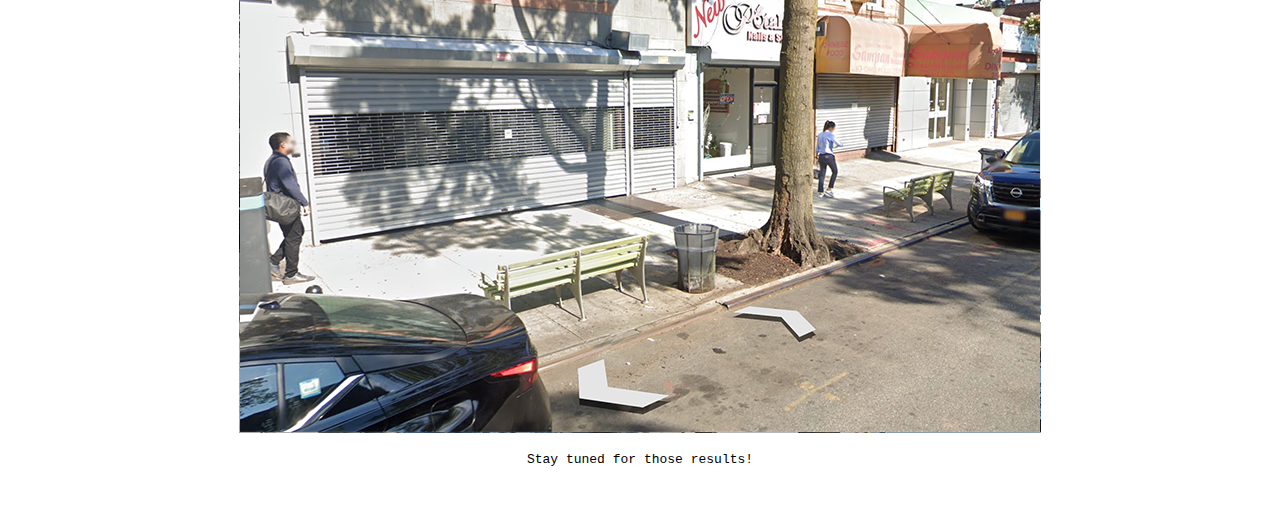
==== commit d93ca2e7: "change text for scatterplot" ====
--- a/index.html
+++ b/index.html
@@ -25,13 +25,16 @@
 		</section>
 		<section>
 			<br><br>
-		<div id="byline">By Sean Chew, Haoche Hung, & Varisa Tanti</div>
+			<div id="byline">By Sean Chew, Haoche Hung, & Varisa Tanti</div>
 		</section>
 		<section class="chart-container">
 			<div class="chart-title">
 				<h2>Types of Storefronts</h2>
 			</div>
-			<p>After the breakout of the COVID-19 pandemic, the NYC Department of Finance began collecting datapoints on the 75,000 storefronts found across the city. The dataset, which covers just the following two years of the pandemic, captures the types of occupied storefronts, as well as the number of vacant storefronts, labeled as "No business activity identified."</p>
+			<p>After the breakout of the COVID-19 pandemic, the NYC Department of Finance began collecting datapoints on
+				the 75,000 storefronts found across the city. The dataset, which covers just the following two years of
+				the pandemic, captures the types of occupied storefronts, as well as the number of vacant storefronts,
+				labeled as "No business activity identified."</p>
 			<div class="buttons">
 				<button id="button2019" class="year-button" reporting_year="2019 and 2020">2020</button>
 				<button id="button2020" class="year-button" reporting_year="2020 and 2021">2021</button>
@@ -43,15 +46,15 @@
 			<div class="chart-title">
 				<h2>Vacancy Rate vs. Land Price</h2>
 			</div>
-			<p>The scatterplot aims to explore the correlation between the storefront vacancy rate and the unit land
-				price of the buildings in each NTA region. Since the price of land can be a good indicator of the
-				wealth/poverty level of the neighborhoods, comparing the vacancy rate with the median land price might
-				tell us whether the storefronts in less wealthy neighborhoods suffer more from pandemics than the
-				wealthy neighborhoods.<br><br>
+			<p>This scatterplot aims to explore the correlation between storefront vacancy rates and unit land
+				prices of the buildings in each NTA region. Since land value can be a good indicator of how wealthy a
+				neighborhood is, comparing vacancy rates with the median land price can suggest
+				whether the storefronts in less wealthy neighborhoods experience more vacancies than
+				wealthier neighborhoods during the pandemic.<br><br>
 
-				<i>The size of the circle means the counts of the storefront in the NTA. By clicking the button below,
-				the scatterplot of different boroughs will be shown in the chart. Moreover, when your mouse hovers over
-				the circle, more information about the NTA will be revealed. </i>
+				<i>The size of the circle indicates the number of the storefronts in each NTA. You can click through
+					each borough to see how each compares to the rest of New York. You can also hover over each circle
+					for details. </i>
 			</p>
 			<div class="buttons">
 				<button class="boro-btn" id="overall">All Borough</button>
@@ -67,12 +70,17 @@
 			<div class="chart-title">
 				<h2>Vacancies Across New York City Neighborhoods</h2>
 			</div>
-			<p>As COVID-19 battered New York City in 2019, neighborhoods experienced changes in storefront vacancies that varied greatly by geographic location. 
-				Once popular tourist destinations, neighborhoods like Hudson Yards and Midtown experienced a sharp decline in business activity that was well documented. 
-				Other neighborhoods, like Flushing and Astoria in Queens, experienced severe increases in vacancies while receiving less attention. <br><br>
+			<p>As COVID-19 battered New York City in 2019, neighborhoods experienced changes in storefront vacancies
+				that varied greatly by geographic location.
+				Once popular tourist destinations, neighborhoods like Hudson Yards and Midtown experienced a sharp
+				decline in business activity that was well documented.
+				Other neighborhoods, like Flushing and Astoria in Queens, experienced severe increases in vacancies
+				while receiving less attention. <br><br>
 
-				<i>Feel free to explore the distribution of vacancies in 2020, 2021, and the change from one versus the other. Zoom into the neighborhoods to 
-					identify vacant storefronts, and click to obtain additional information.</i></p>
+				<i>Feel free to explore the distribution of vacancies in 2020, 2021, and the change from one versus the
+					other. Zoom into the neighborhoods to
+					identify vacant storefronts, and click to obtain additional information.</i>
+			</p>
 			<div class="buttons">
 				<button class="year_button" id="yr2020">2020</button>
 				<button class="year_button" id="yr2021">2021</button>
@@ -91,9 +99,12 @@
 			<div class="chart-title">
 				<h2>Reported vacancies vs. Lived Experiences</h2>
 			</div>
-			<p>Open data from the City confirms that neighborhoods such as Astoria were hit particularly hard. However, because only what is reported is displayed, 
-				it’s important to understand how reported data matches lived experiences on the ground. The next step in our investigation will be to conduct site visits 
-				to Astoria, particularly on Steinway St, to see how reported data matches the lived experience on the ground.</p>
+			<p>Open data from the City confirms that neighborhoods such as Astoria were hit particularly hard. However,
+				because only what is reported is displayed,
+				it’s important to understand how reported data matches lived experiences on the ground. The next step in
+				our investigation will be to conduct site visits
+				to Astoria, particularly on Steinway St, to see how reported data matches the lived experience on the
+				ground.</p>
 			<div id="img"></div>
 			<p>Stay tuned for those results!</p>
 		</section>
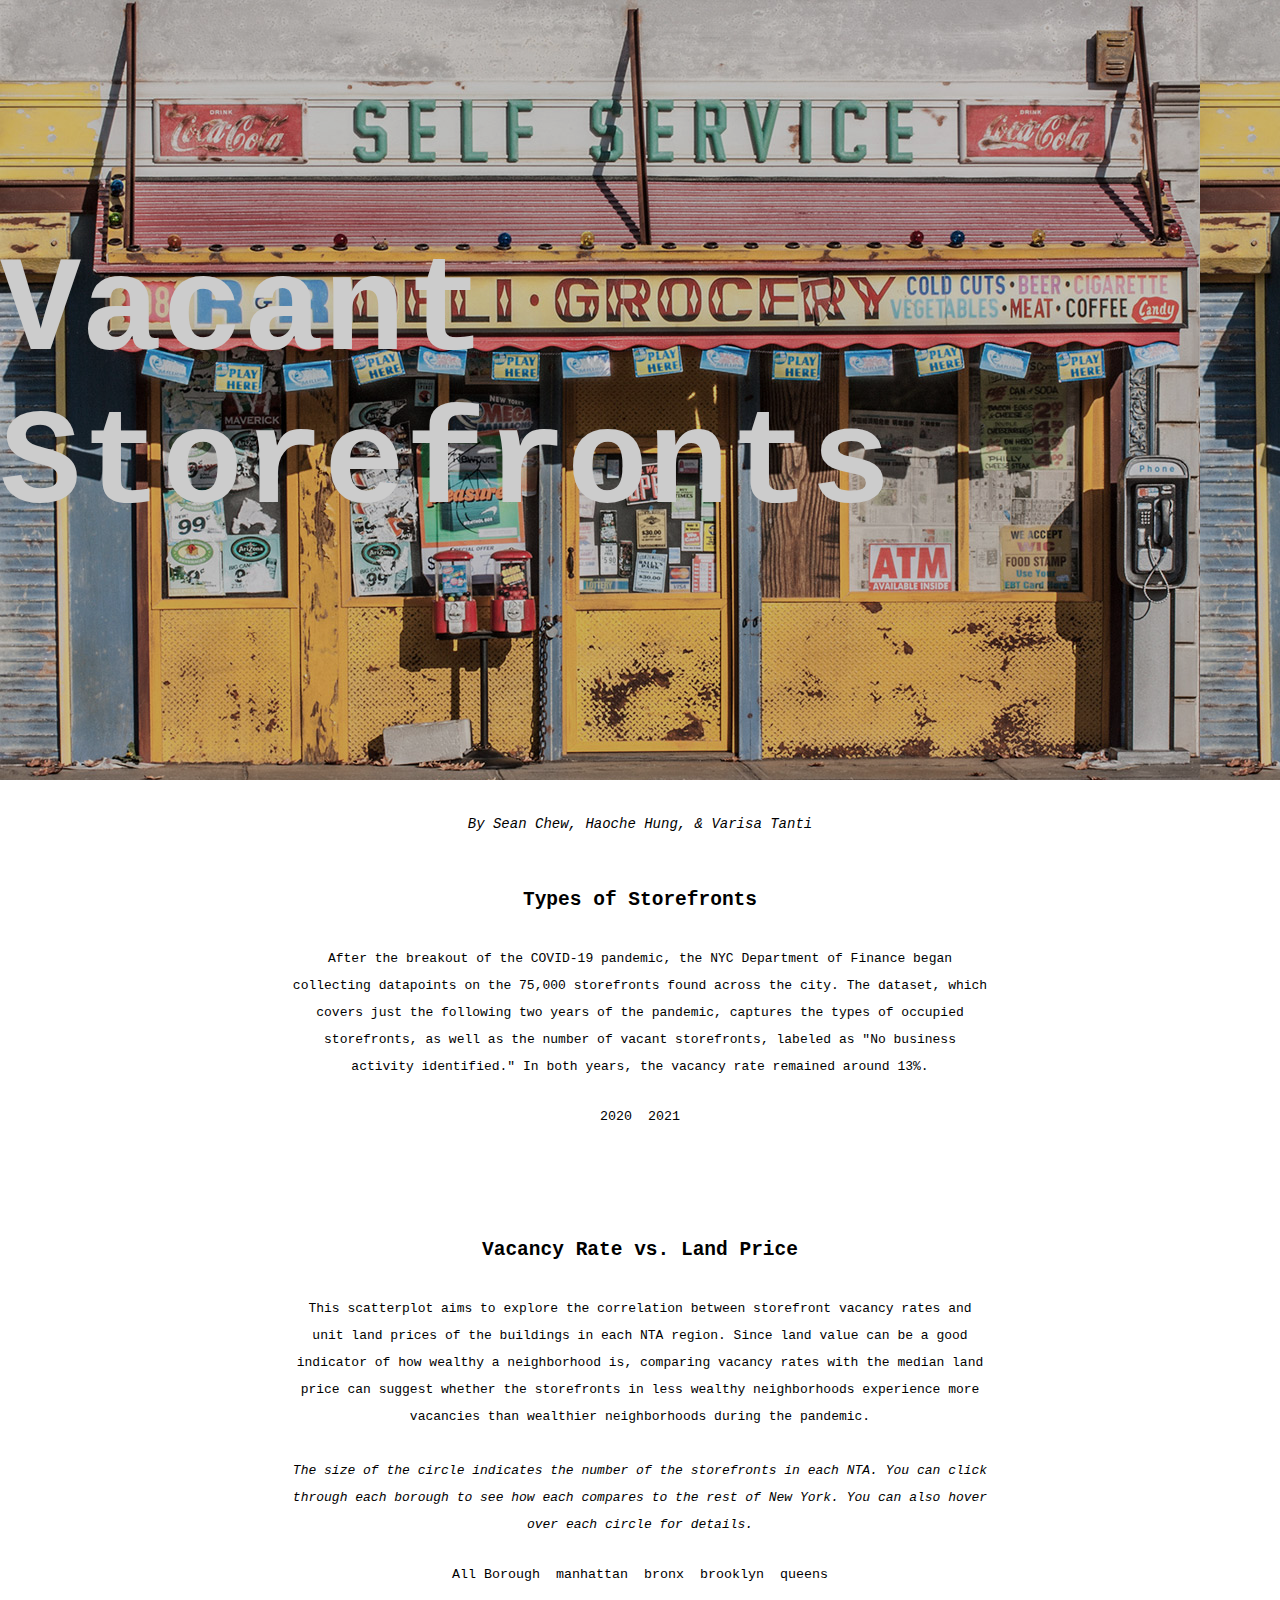
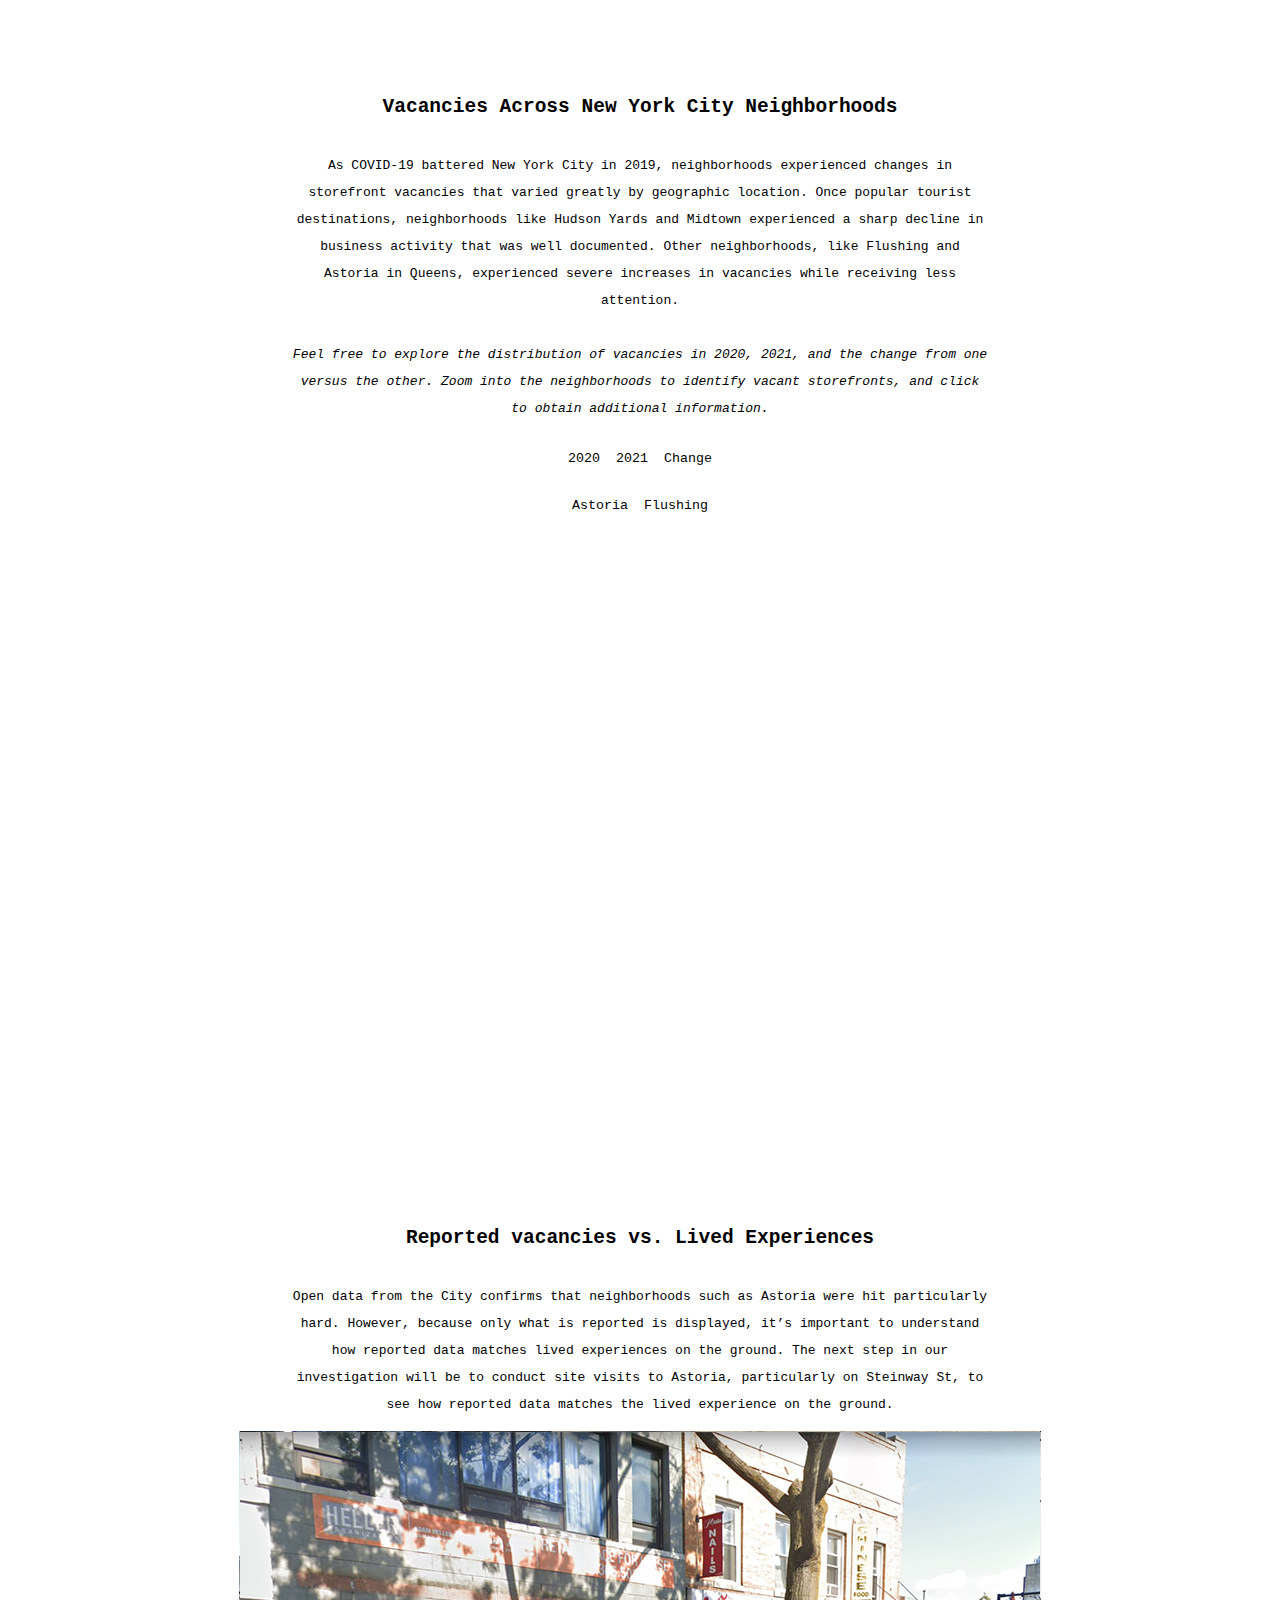
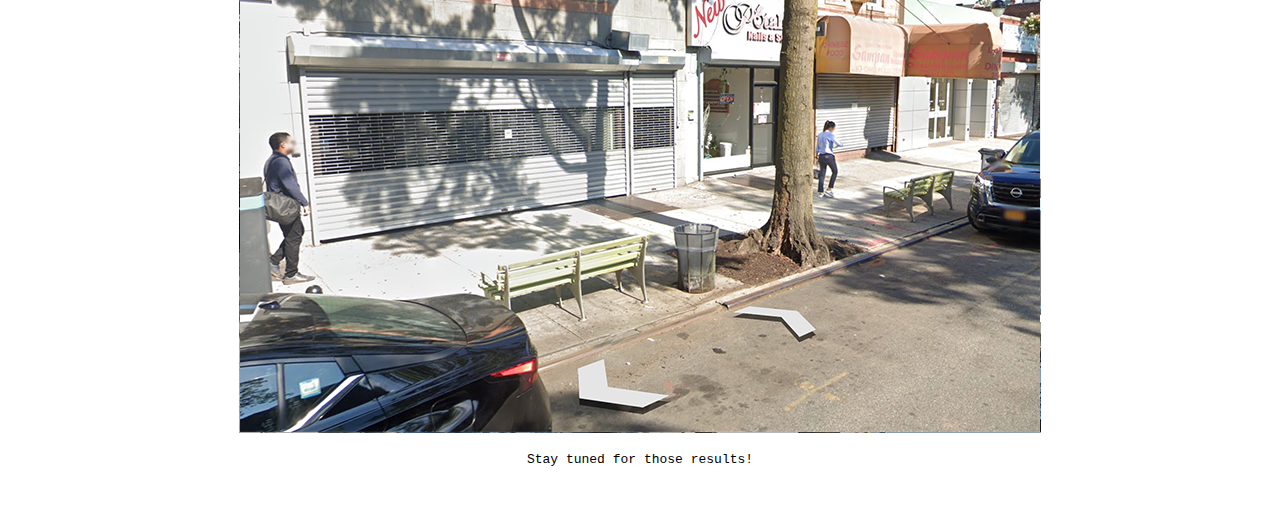
==== commit 4e09c5af: "Update index.html" ====
--- a/index.html
+++ b/index.html
@@ -34,7 +34,7 @@
 			<p>After the breakout of the COVID-19 pandemic, the NYC Department of Finance began collecting datapoints on
 				the 75,000 storefronts found across the city. The dataset, which covers just the following two years of
 				the pandemic, captures the types of occupied storefronts, as well as the number of vacant storefronts,
-				labeled as "No business activity identified."</p>
+				labeled as "No business activity identified." In both years, the vacancy rate remained around 13%.</p>
 			<div class="buttons">
 				<button id="button2019" class="year-button" reporting_year="2019 and 2020">2020</button>
 				<button id="button2020" class="year-button" reporting_year="2020 and 2021">2021</button>
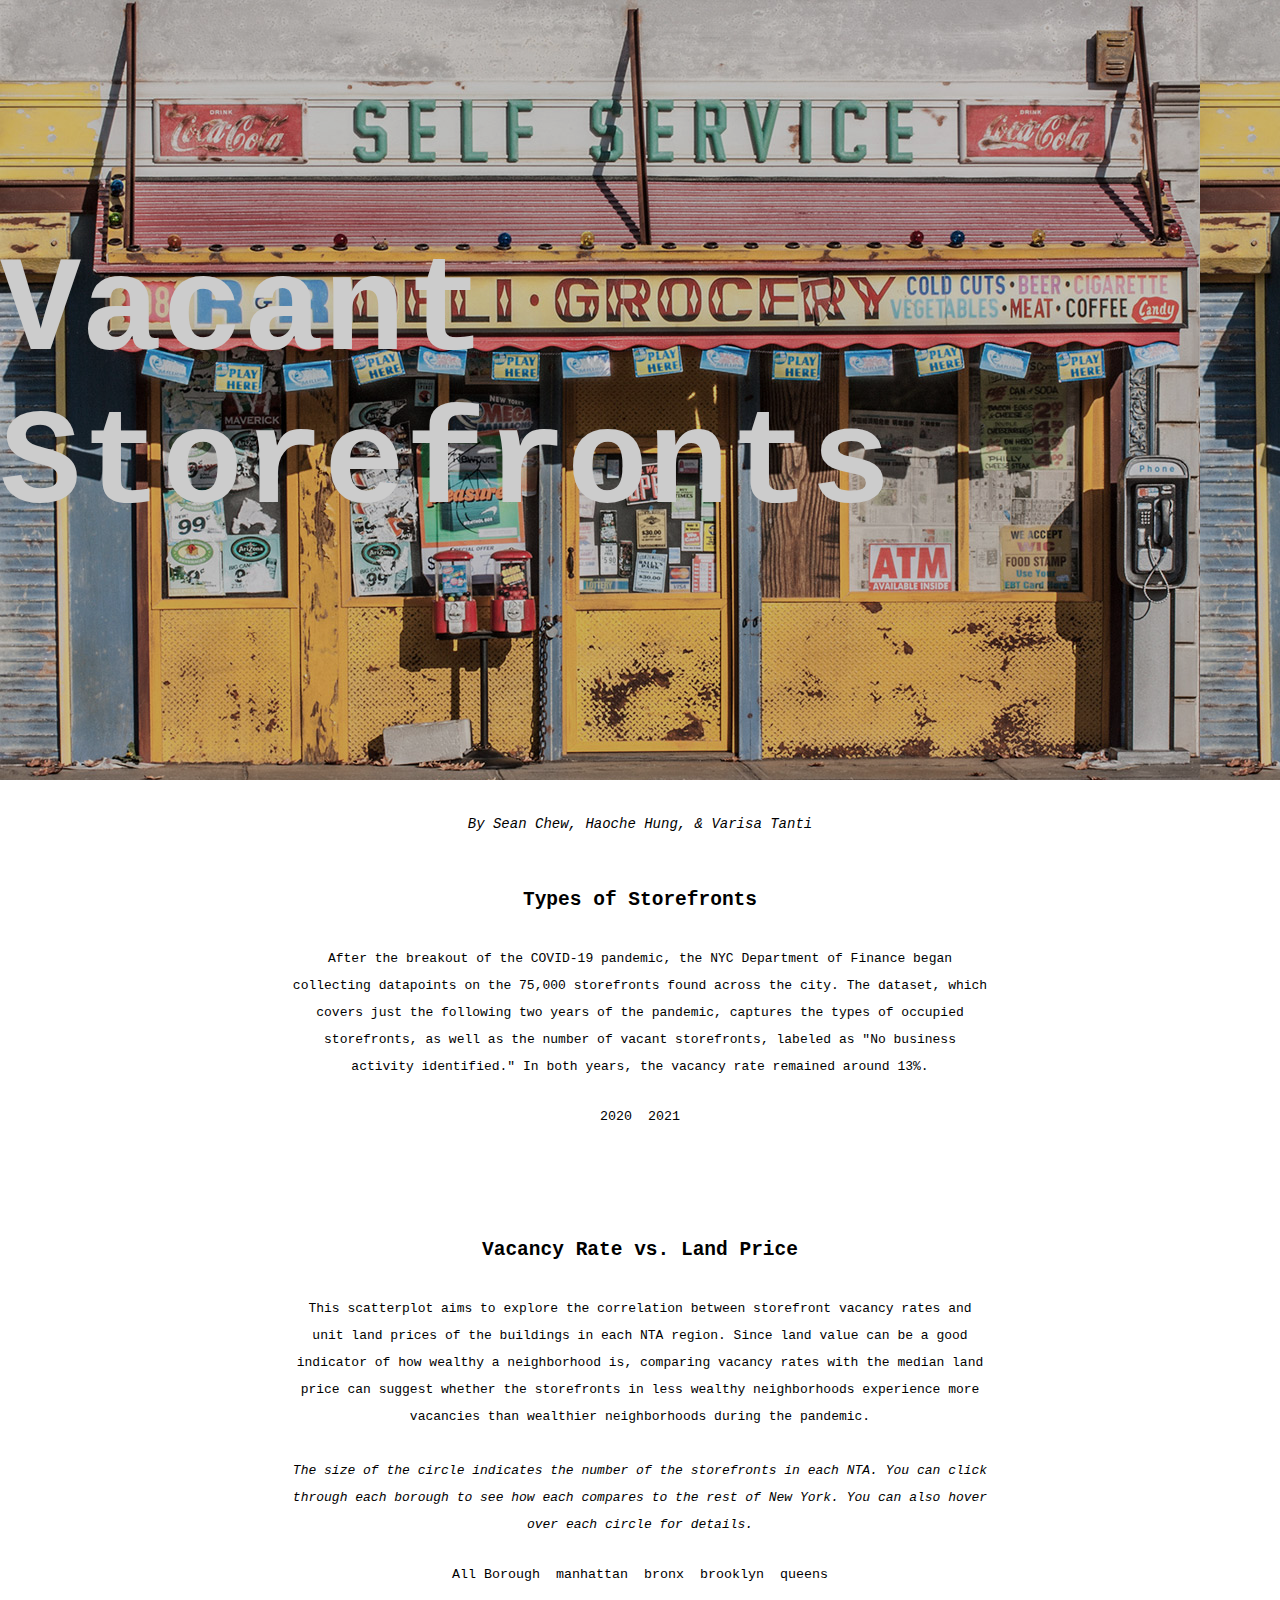
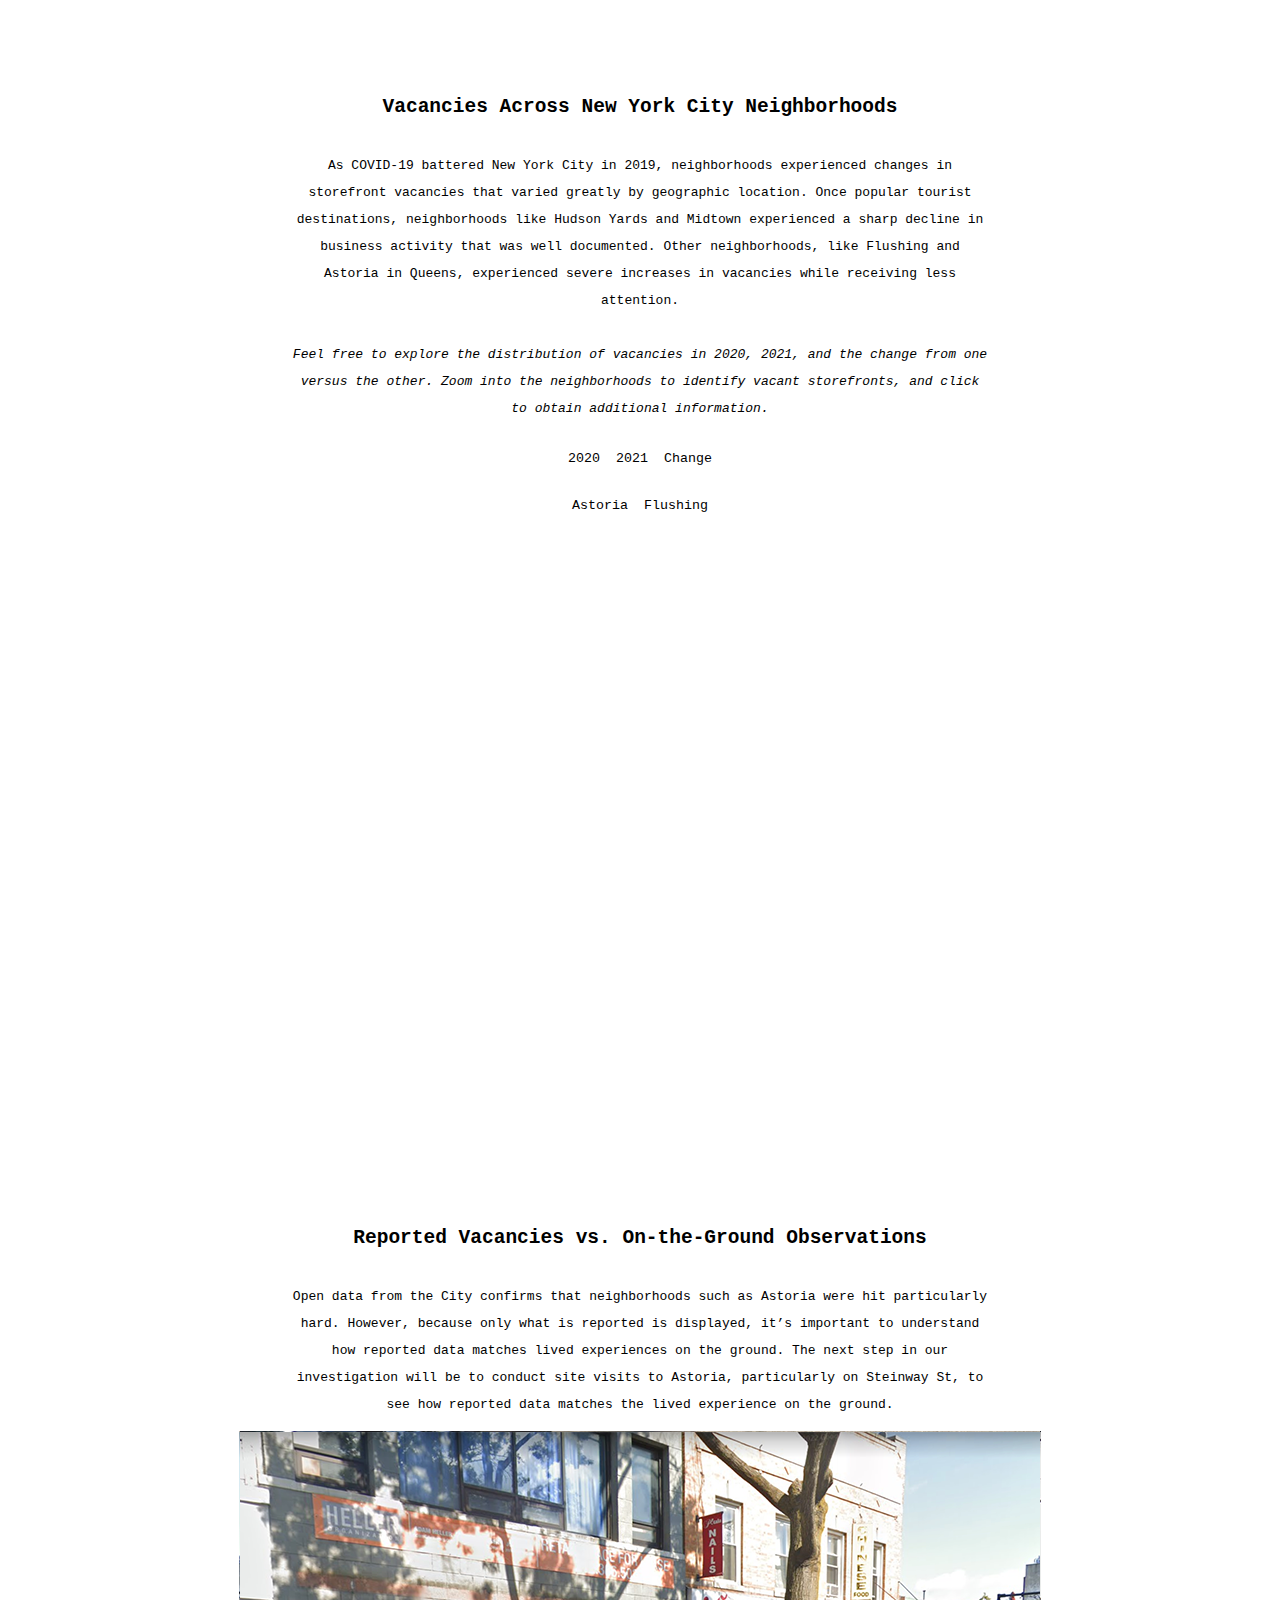
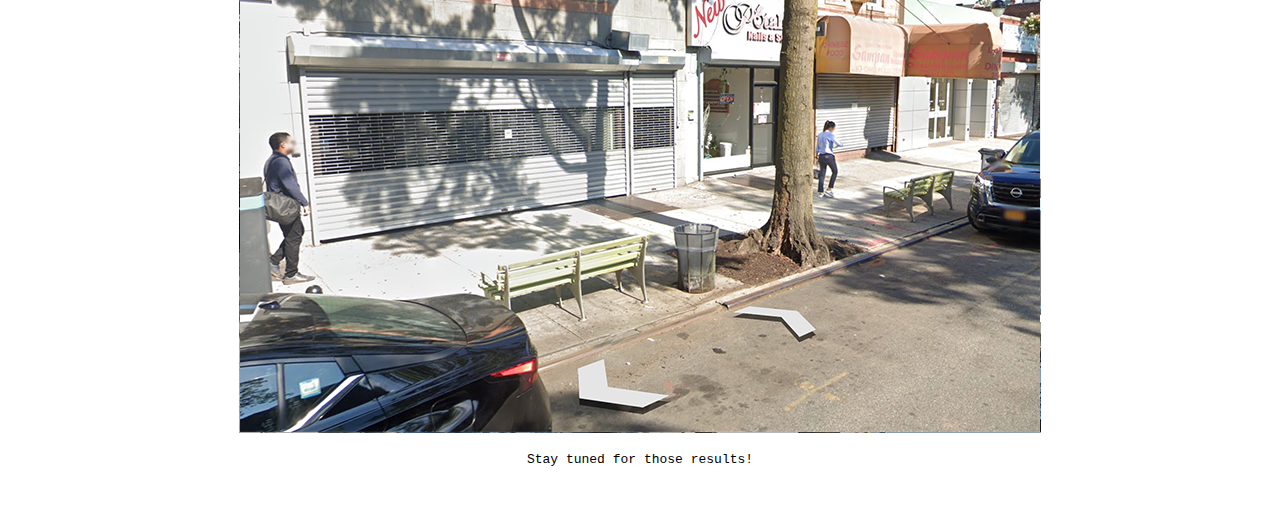
==== commit b6adb8e3: "Update index.html" ====
--- a/index.html
+++ b/index.html
@@ -97,7 +97,7 @@
 		</section>
 		<section class="chart-container">
 			<div class="chart-title">
-				<h2>Reported vacancies vs. Lived Experiences</h2>
+				<h2>Reported Vacancies vs. On-the-Ground Observations</h2>
 			</div>
 			<p>Open data from the City confirms that neighborhoods such as Astoria were hit particularly hard. However,
 				because only what is reported is displayed,
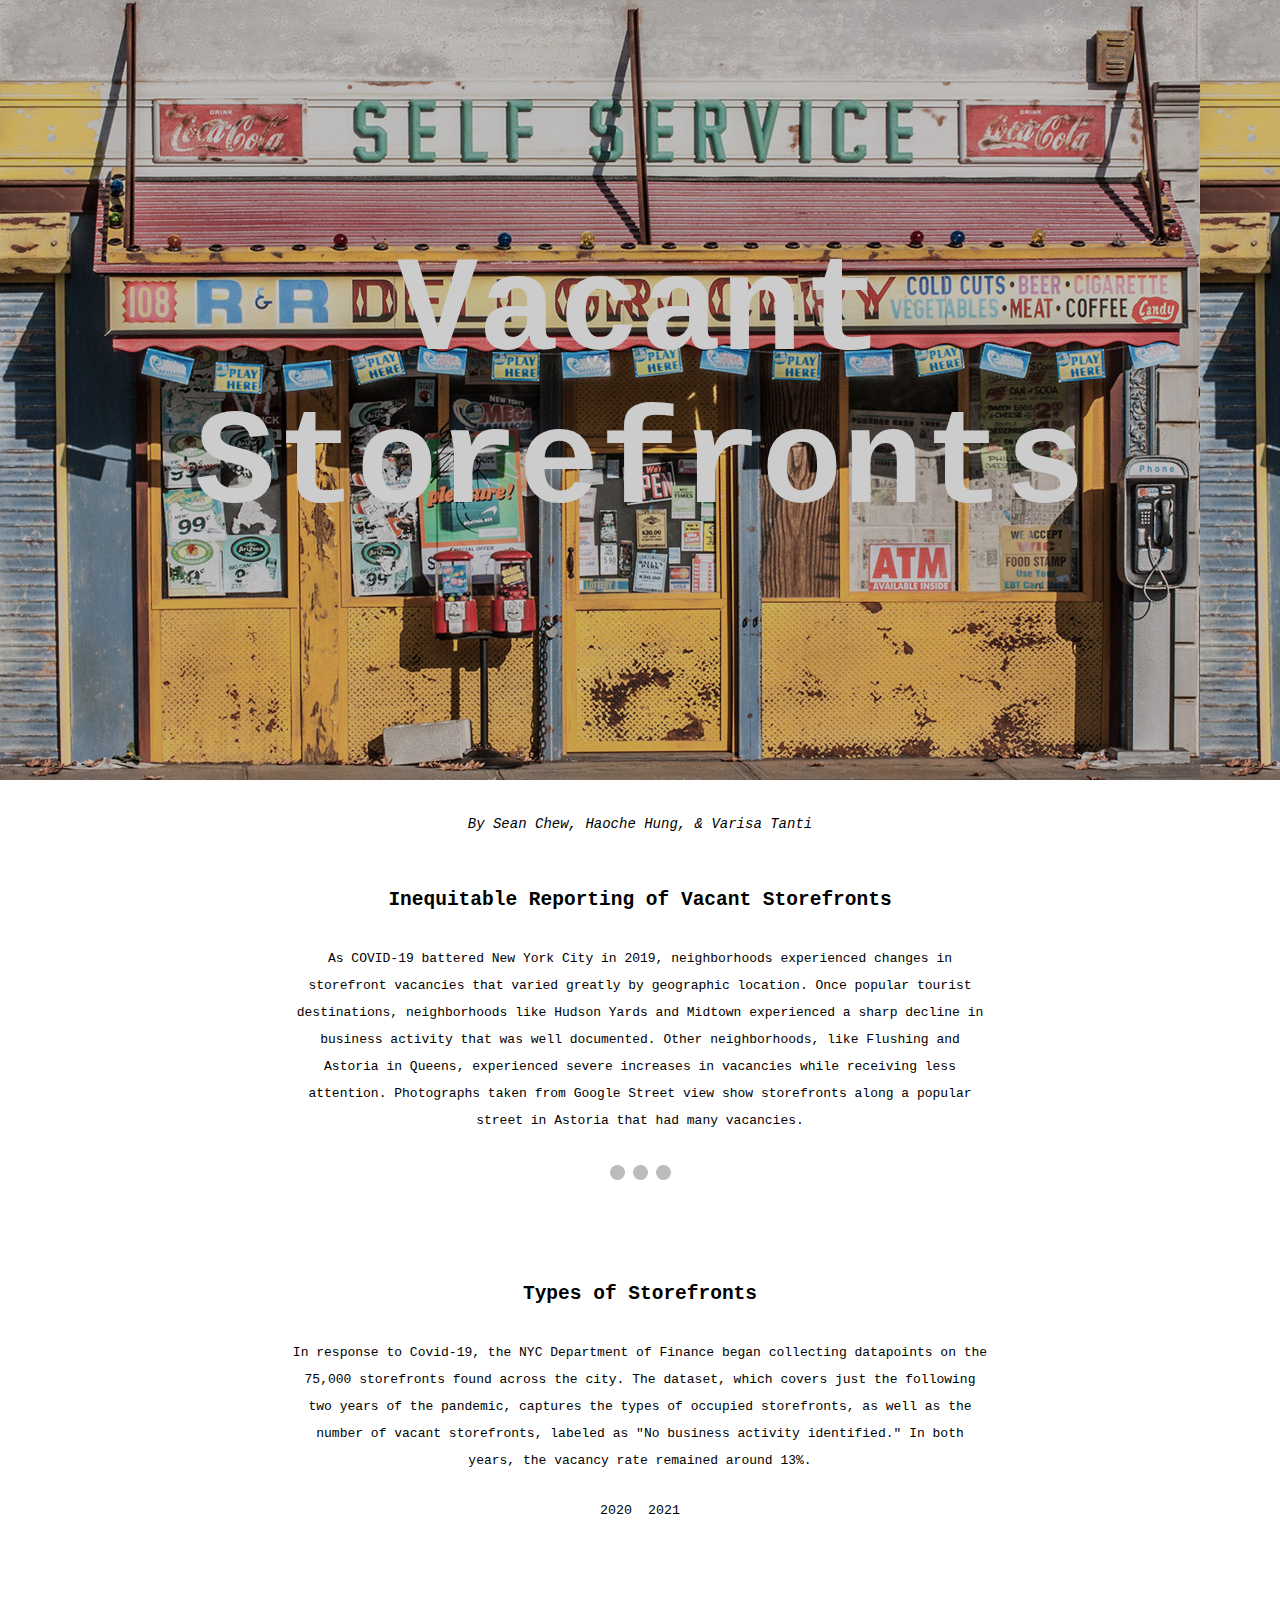
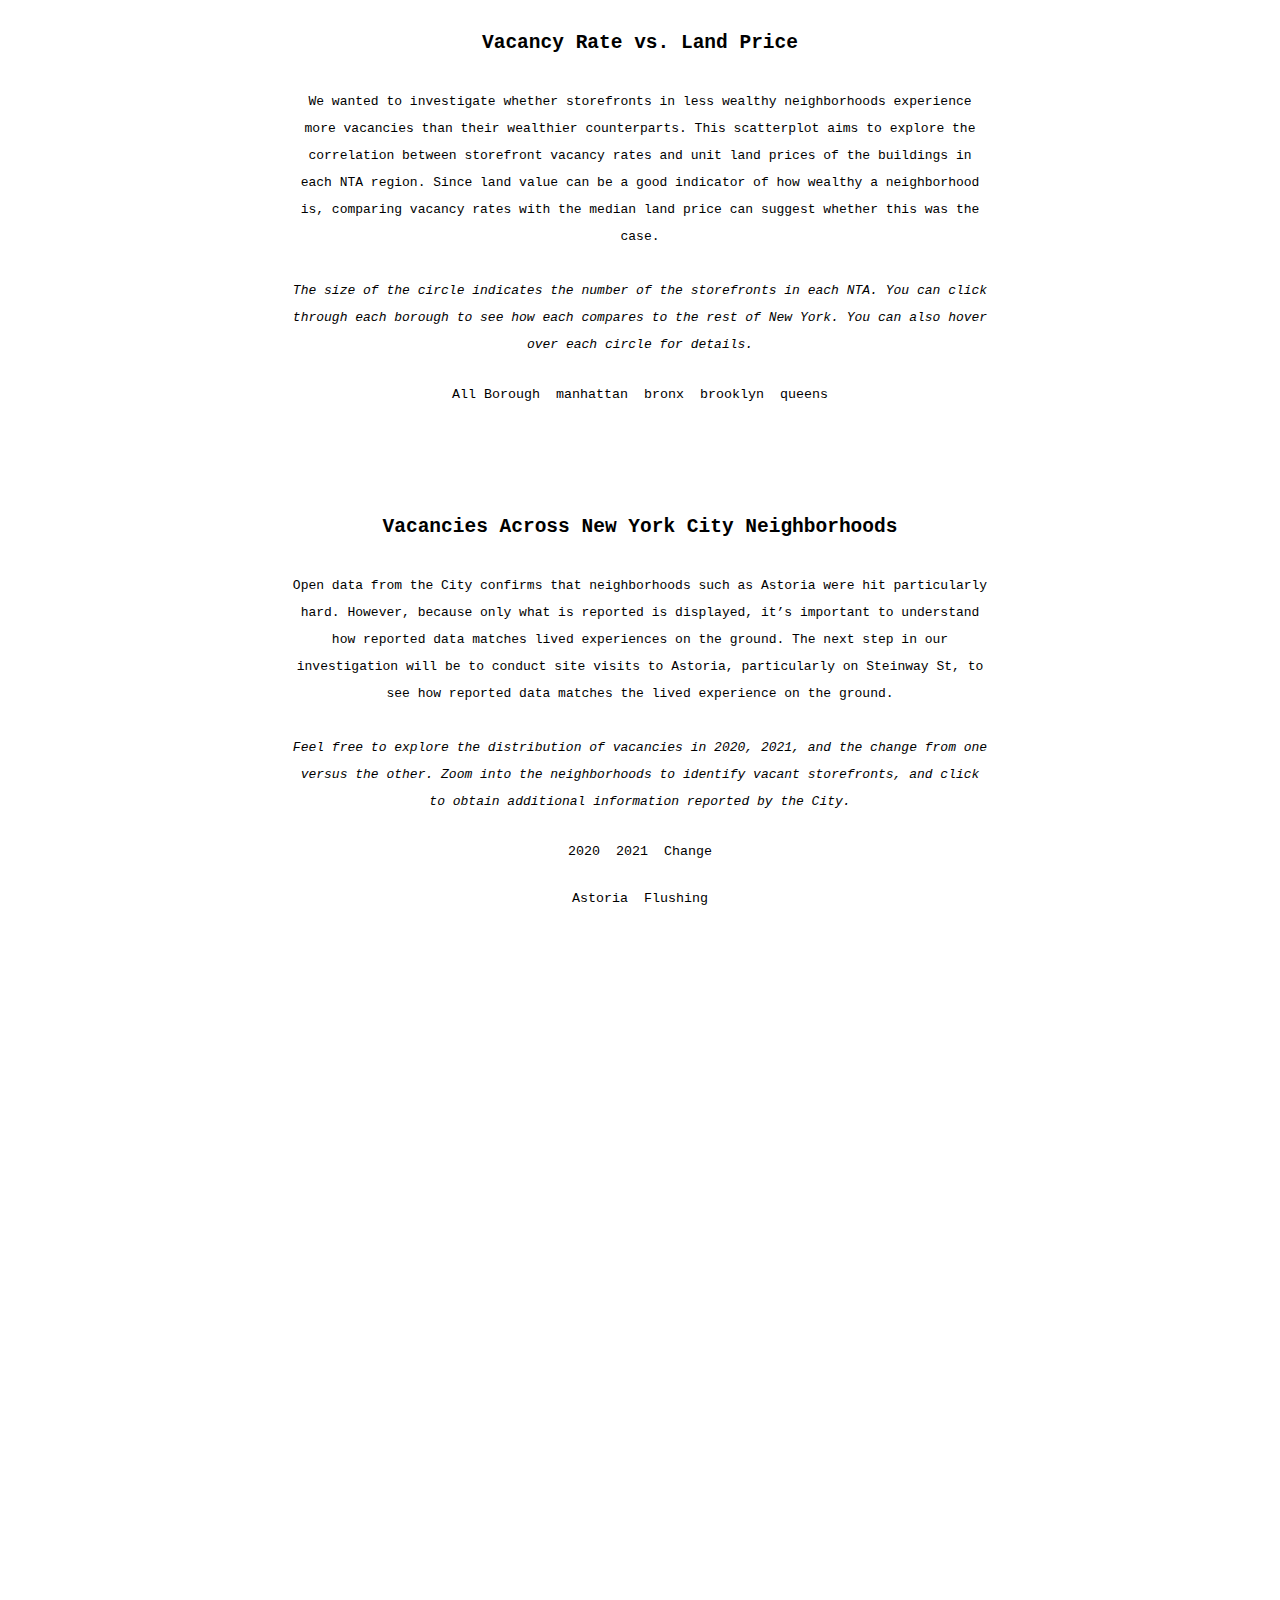
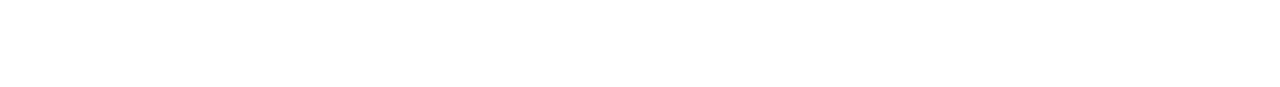
==== commit aa820859: "Added carousel, changed text" ====
--- a/index.html
+++ b/index.html
@@ -6,6 +6,7 @@
 	<title>Vacant Storefronts</title>
 	<!-- <script type="text/javascript" src="./d3.js"></script> -->
 	<script src="https://d3js.org/d3.v7.min.js"></script>
+	<script src="./slideshow.js"></script>
 	<link href="https://api.mapbox.com/mapbox-gl-js/v2.5.1/mapbox-gl.css" rel="stylesheet">
 	<script src="https://api.mapbox.com/mapbox-gl-js/v2.5.1/mapbox-gl.js"></script>
 	<link rel="stylesheet" href="./style.css">
@@ -29,9 +30,57 @@
 		</section>
 		<section class="chart-container">
 			<div class="chart-title">
+				<h2>Inequitable Reporting of Vacant Storefronts</h2>
+			</div>
+			<p>As COVID-19 battered New York City in 2019, neighborhoods experienced changes in storefront vacancies
+				that varied greatly by geographic location.
+				Once popular tourist destinations, neighborhoods like Hudson Yards and Midtown experienced a sharp
+				decline in business activity that was well documented.
+				Other neighborhoods, like Flushing and Astoria in Queens, experienced severe increases in vacancies
+				while receiving less attention. Photographs taken from Google Street view show storefronts along 
+				a popular street in Astoria that had many vacancies.</p>
+				
+			<!-- Slideshow container -->
+			<div class="slideshow-container">
+				<!-- Full-width images with number and caption text -->
+				<div class="mySlides fade">
+				<div class="numbertext">1 / 3</div>
+				<img src="./Astoria_Vacancy5.png" style="width:100%">
+				<div class="text">30-73 Steinway St</div>
+				</div>
+			
+				<div class="mySlides fade">
+				<div class="numbertext">2 / 3</div>
+				<img src="./Astoria_Vacancy3.png" style="width:100%">
+				<div class="text">31-12 Steinway St</div>
+				</div>
+			
+				<div class="mySlides fade">
+				<div class="numbertext">3 / 3</div>
+				<img src="./Astoria_Vacancy4.png" style="width:100%">
+				<div class="text">41-02 30th Ave</div>
+				</div>
+			
+				<!-- Next and previous buttons -->
+				<a class="prev" onclick="plusSlides(-1)">&#10094;</a>
+				<a class="next" onclick="plusSlides(1)">&#10095;</a>
+			</div>
+			<br>
+			
+			<!-- The dots/circles -->
+			<div style="text-align:center">
+				<span class="dot" onclick="currentSlide(1)"></span>
+				<span class="dot" onclick="currentSlide(2)"></span>
+				<span class="dot" onclick="currentSlide(3)"></span>
+			</div> 
+
+		</section>
+
+		<section class="chart-container">
+			<div class="chart-title">
 				<h2>Types of Storefronts</h2>
 			</div>
-			<p>After the breakout of the COVID-19 pandemic, the NYC Department of Finance began collecting datapoints on
+			<p>In response to Covid-19, the NYC Department of Finance began collecting datapoints on
 				the 75,000 storefronts found across the city. The dataset, which covers just the following two years of
 				the pandemic, captures the types of occupied storefronts, as well as the number of vacant storefronts,
 				labeled as "No business activity identified." In both years, the vacancy rate remained around 13%.</p>
@@ -46,11 +95,11 @@
 			<div class="chart-title">
 				<h2>Vacancy Rate vs. Land Price</h2>
 			</div>
-			<p>This scatterplot aims to explore the correlation between storefront vacancy rates and unit land
+			<p>We wanted to investigate whether storefronts in less wealthy neighborhoods experience more vacancies than their wealthier counterparts.
+				This scatterplot aims to explore the correlation between storefront vacancy rates and unit land
 				prices of the buildings in each NTA region. Since land value can be a good indicator of how wealthy a
 				neighborhood is, comparing vacancy rates with the median land price can suggest
-				whether the storefronts in less wealthy neighborhoods experience more vacancies than
-				wealthier neighborhoods during the pandemic.<br><br>
+				whether this was the case.<br><br>
 
 				<i>The size of the circle indicates the number of the storefronts in each NTA. You can click through
 					each borough to see how each compares to the rest of New York. You can also hover over each circle
@@ -70,16 +119,16 @@
 			<div class="chart-title">
 				<h2>Vacancies Across New York City Neighborhoods</h2>
 			</div>
-			<p>As COVID-19 battered New York City in 2019, neighborhoods experienced changes in storefront vacancies
-				that varied greatly by geographic location.
-				Once popular tourist destinations, neighborhoods like Hudson Yards and Midtown experienced a sharp
-				decline in business activity that was well documented.
-				Other neighborhoods, like Flushing and Astoria in Queens, experienced severe increases in vacancies
-				while receiving less attention. <br><br>
+			<p>Open data from the City confirms that neighborhoods such as Astoria were hit particularly hard. However,
+				because only what is reported is displayed,
+				it’s important to understand how reported data matches lived experiences on the ground. The next step in
+				our investigation will be to conduct site visits
+				to Astoria, particularly on Steinway St, to see how reported data matches the lived experience on the
+				ground. <br><br>
 
 				<i>Feel free to explore the distribution of vacancies in 2020, 2021, and the change from one versus the
 					other. Zoom into the neighborhoods to
-					identify vacant storefronts, and click to obtain additional information.</i>
+					identify vacant storefronts, and click to obtain additional information reported by the City.</i>
 			</p>
 			<div class="buttons">
 				<button class="year_button" id="yr2020">2020</button>
@@ -95,23 +144,11 @@
 			<div id="map"></div>
 
 		</section>
-		<section class="chart-container">
-			<div class="chart-title">
-				<h2>Reported Vacancies vs. On-the-Ground Observations</h2>
-			</div>
-			<p>Open data from the City confirms that neighborhoods such as Astoria were hit particularly hard. However,
-				because only what is reported is displayed,
-				it’s important to understand how reported data matches lived experiences on the ground. The next step in
-				our investigation will be to conduct site visits
-				to Astoria, particularly on Steinway St, to see how reported data matches the lived experience on the
-				ground.</p>
-			<div id="img"></div>
-			<p>Stay tuned for those results!</p>
-		</section>
 	</div>
 	<script type="text/javascript" src="mapboxmap.js"></script>
 	<script type="text/javascript" src="barchart_count.js"></script>
 	<script type="text/javascript" src="scatterplot.js"></script>
+	<script type="text/javascript" src="slideshow.js"></script>
 
 
 
@@ -123,7 +160,7 @@
 
 			})
 	</script>
-
+	
 
 </body>
 
--- a/style.css
+++ b/style.css
@@ -36,6 +36,8 @@
     font-family:  monospace;
 }
 
+H2 { text-align: center }
+
 #byline {
     font-style: italic;
     font-weight: 300;
@@ -103,8 +105,9 @@
 }
 
 #map {
-    width: 800px;
-    height: 600px
+    
+    width: 80%; 
+    height: 720px
 }
 
 
@@ -118,3 +121,94 @@
     font-size: 0.8rem;
     font-family: monospace;
 }
+
+* {box-sizing:border-box}
+
+/* Slideshow container */
+.slideshow-container {
+  max-width: 700px;
+  position: relative;
+  margin: auto;
+}
+
+/* Hide the images by default */
+.mySlides {
+    display: none;
+}
+
+/* Next & previous buttons */
+.prev, .next {
+  cursor: pointer;
+  position: absolute;
+  top: 50%;
+  width: auto;
+  margin-top: -22px;
+  padding: 16px;
+  color: white;
+  font-weight: bold;
+  font-size: 18px;
+  transition: 0.6s ease;
+  border-radius: 0 3px 3px 0;
+  user-select: none;
+  font-family:  monospace;
+}
+
+/* Position the "next button" to the right */
+.next {
+  right: 0;
+  border-radius: 3px 0 0 3px;
+}
+
+/* On hover, add a black background color with a little bit see-through */
+.prev:hover, .next:hover {
+  background-color: rgba(0,0,0,0.8);
+}
+
+/* Caption text */
+.text {
+  color: #f2f2f2;
+  font-size: 15px;
+  padding: 8px 12px;
+  position: absolute;
+  bottom: 8px;
+  width: 100%;
+  text-align: center;
+  font-family:  monospace;
+}
+
+/* Number text (1/3 etc) */
+.numbertext {
+  color: #f2f2f2;
+  font-size: 12px;
+  padding: 8px 12px;
+  position: absolute;
+  top: 0;
+  font-family:  monospace;
+}
+
+/* The dots/bullets/indicators */
+.dot {
+  cursor: pointer;
+  height: 15px;
+  width: 15px;
+  margin: 0 2px;
+  background-color: #bbb;
+  border-radius: 50%;
+  display: inline-block;
+  transition: background-color 0.6s ease;
+}
+
+.active, .dot:hover {
+  background-color: #717171;
+}
+
+/* Fading animation */
+.fade {
+  animation-name: fade;
+  animation-duration: 1.5s;
+}
+
+@keyframes fade {
+  from {opacity: .4}
+  to {opacity: 1}
+}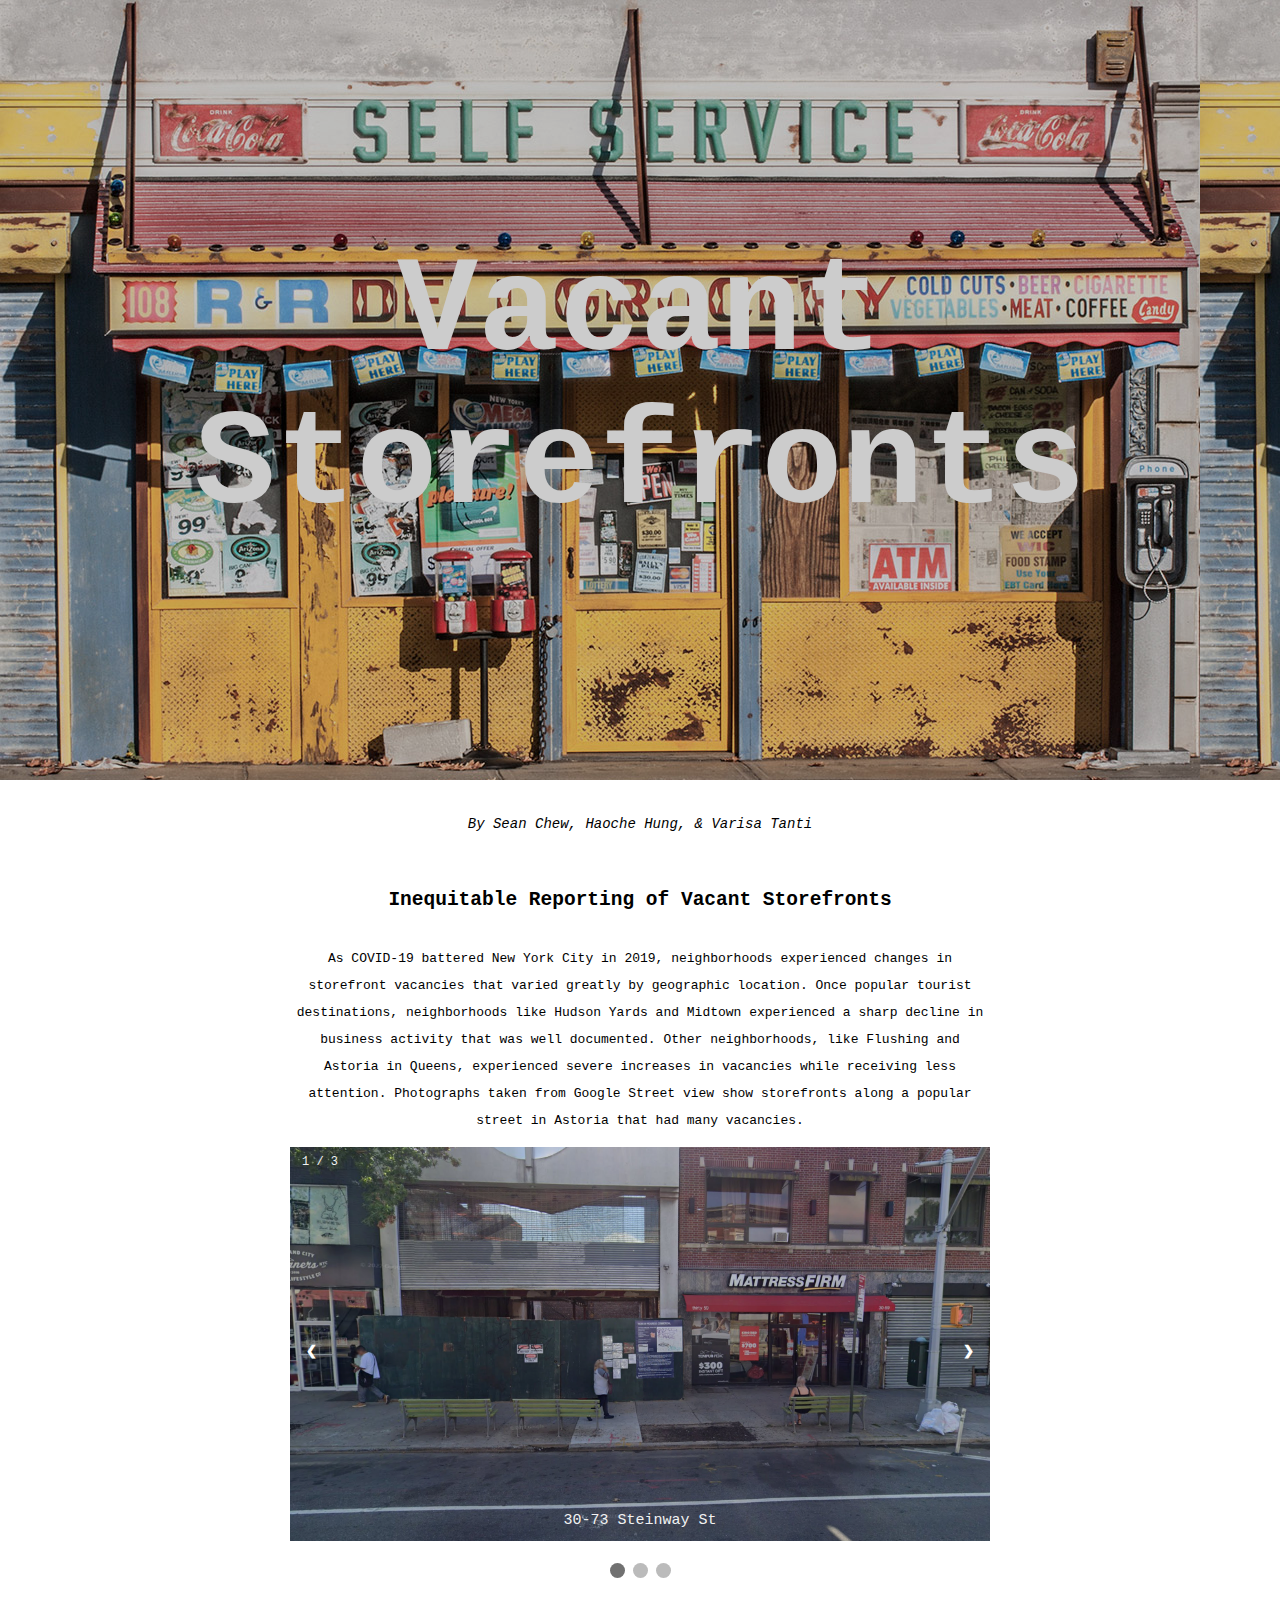
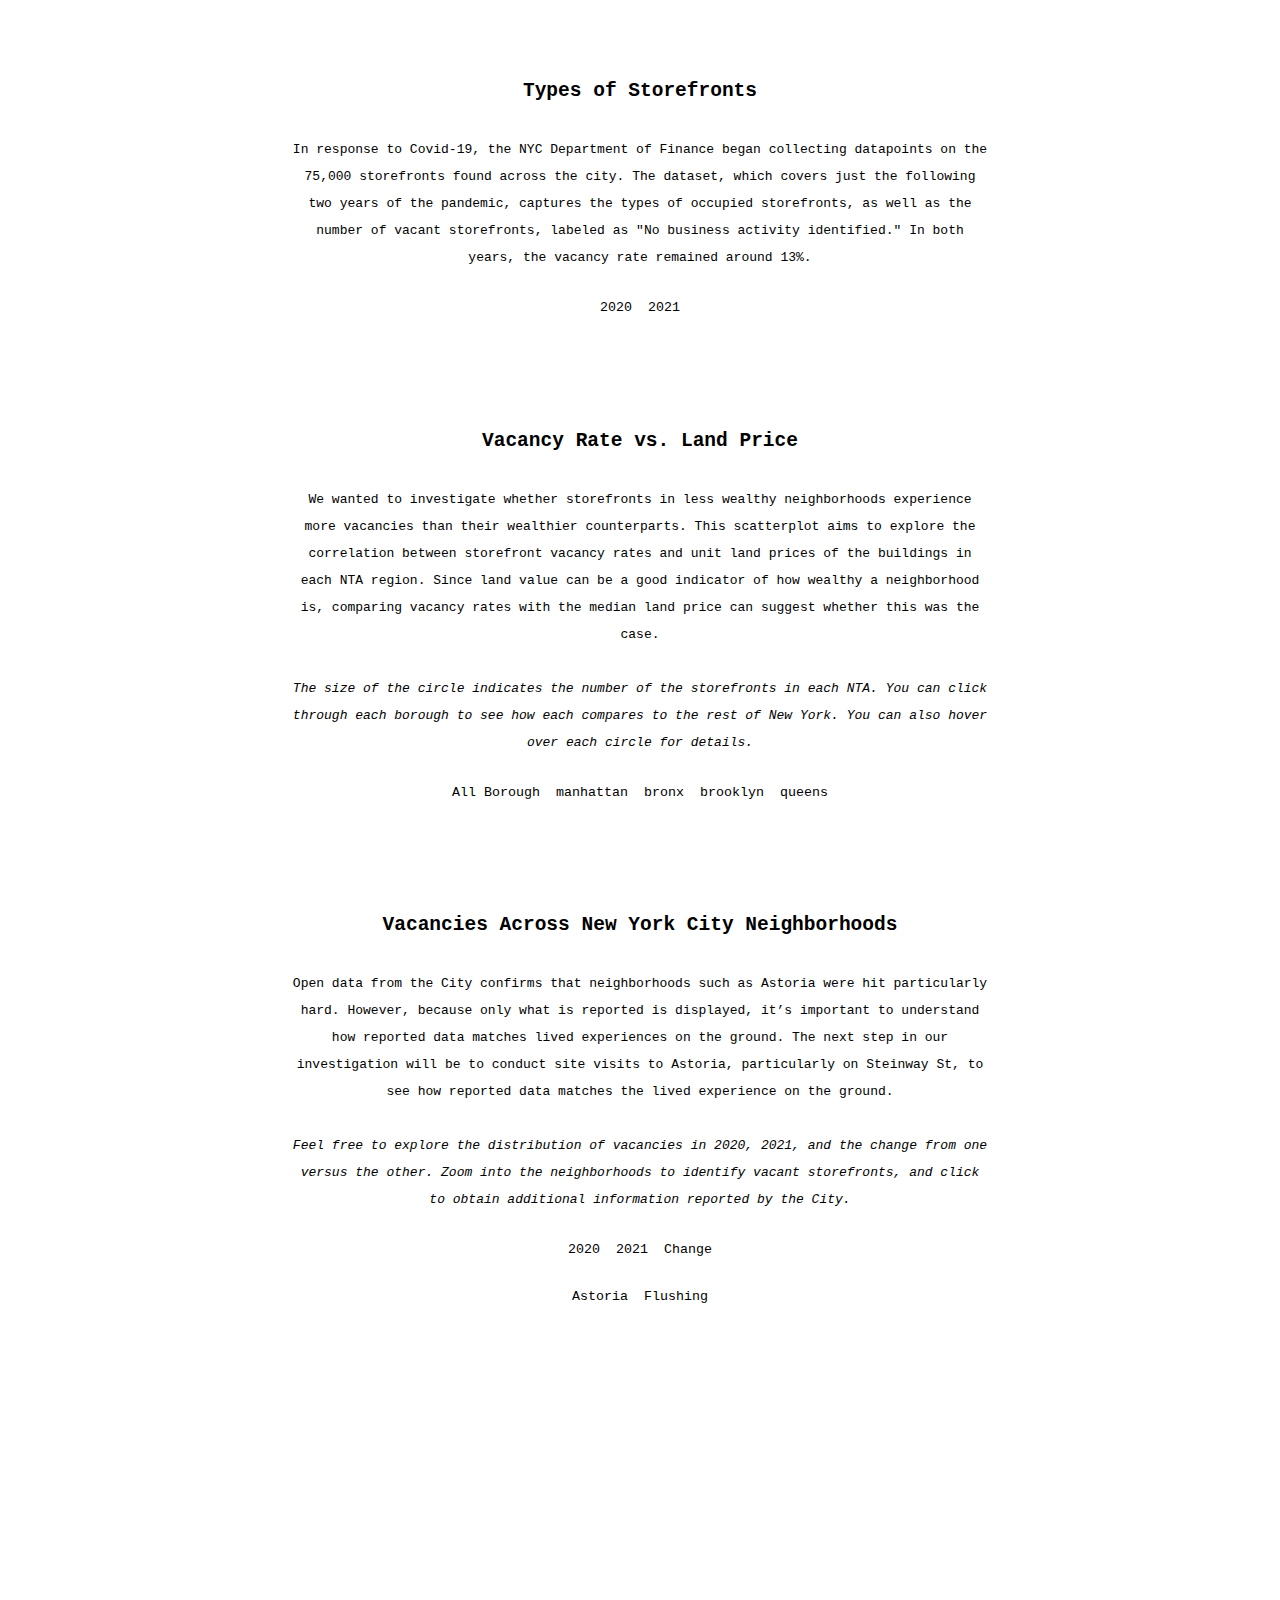
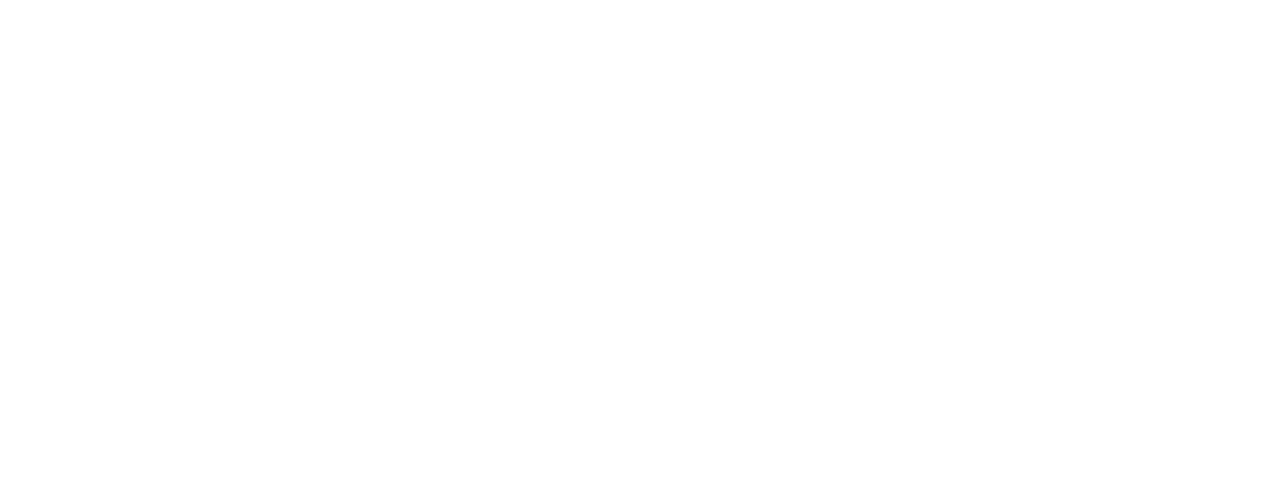
==== commit eb68bca3: "Fixed the error!" ====
--- a/index.html
+++ b/index.html
@@ -45,19 +45,19 @@
 				<!-- Full-width images with number and caption text -->
 				<div class="mySlides fade">
 				<div class="numbertext">1 / 3</div>
-				<img src="./Astoria_Vacancy5.png" style="width:100%">
+				<img src="Astoria_Vacancy5.png" style="width:100%">
 				<div class="text">30-73 Steinway St</div>
 				</div>
 			
 				<div class="mySlides fade">
 				<div class="numbertext">2 / 3</div>
-				<img src="./Astoria_Vacancy3.png" style="width:100%">
+				<img src="Astoria_Vacancy3.png" style="width:100%">
 				<div class="text">31-12 Steinway St</div>
 				</div>
 			
 				<div class="mySlides fade">
 				<div class="numbertext">3 / 3</div>
-				<img src="./Astoria_Vacancy4.png" style="width:100%">
+				<img src="Astoria_Vacancy4.png" style="width:100%">
 				<div class="text">41-02 30th Ave</div>
 				</div>
 			
--- a/style.css
+++ b/style.css
@@ -135,6 +135,7 @@
 .mySlides {
     display: none;
 }
+
 
 /* Next & previous buttons */
 .prev, .next {
